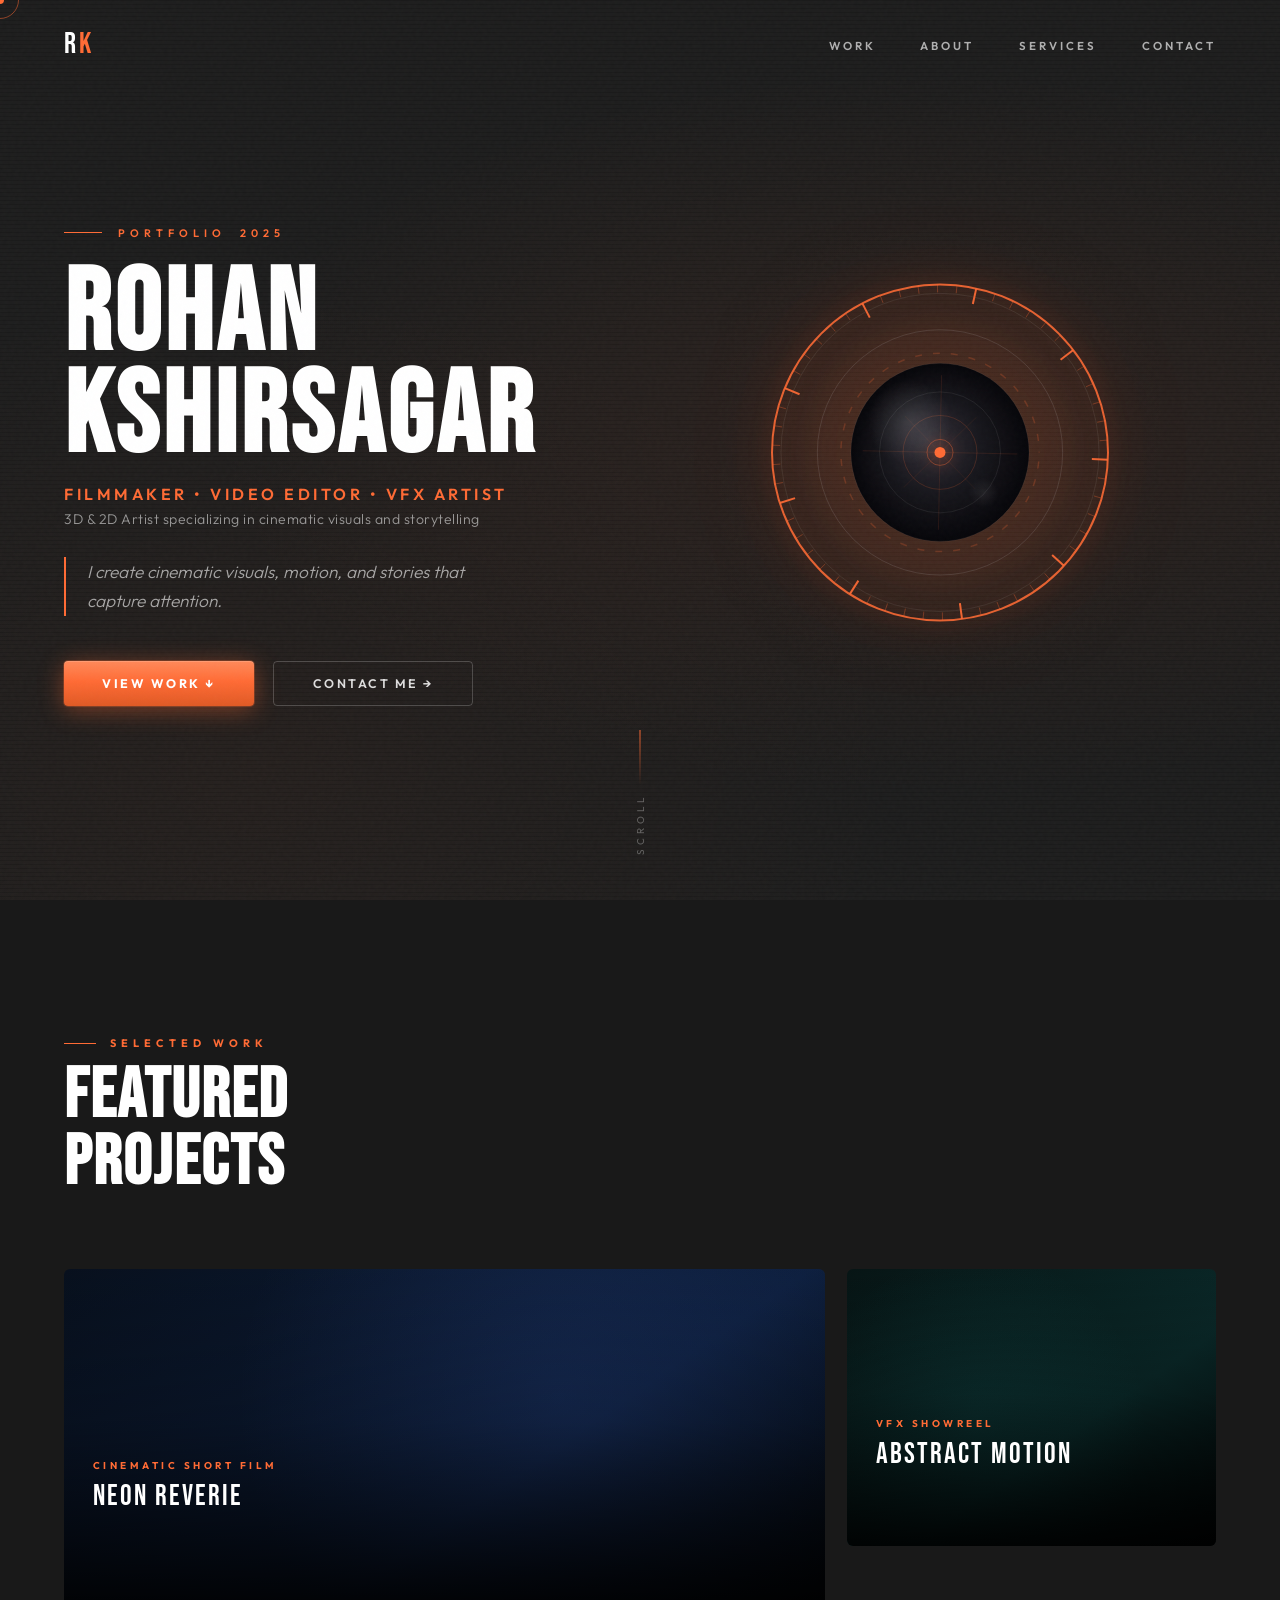
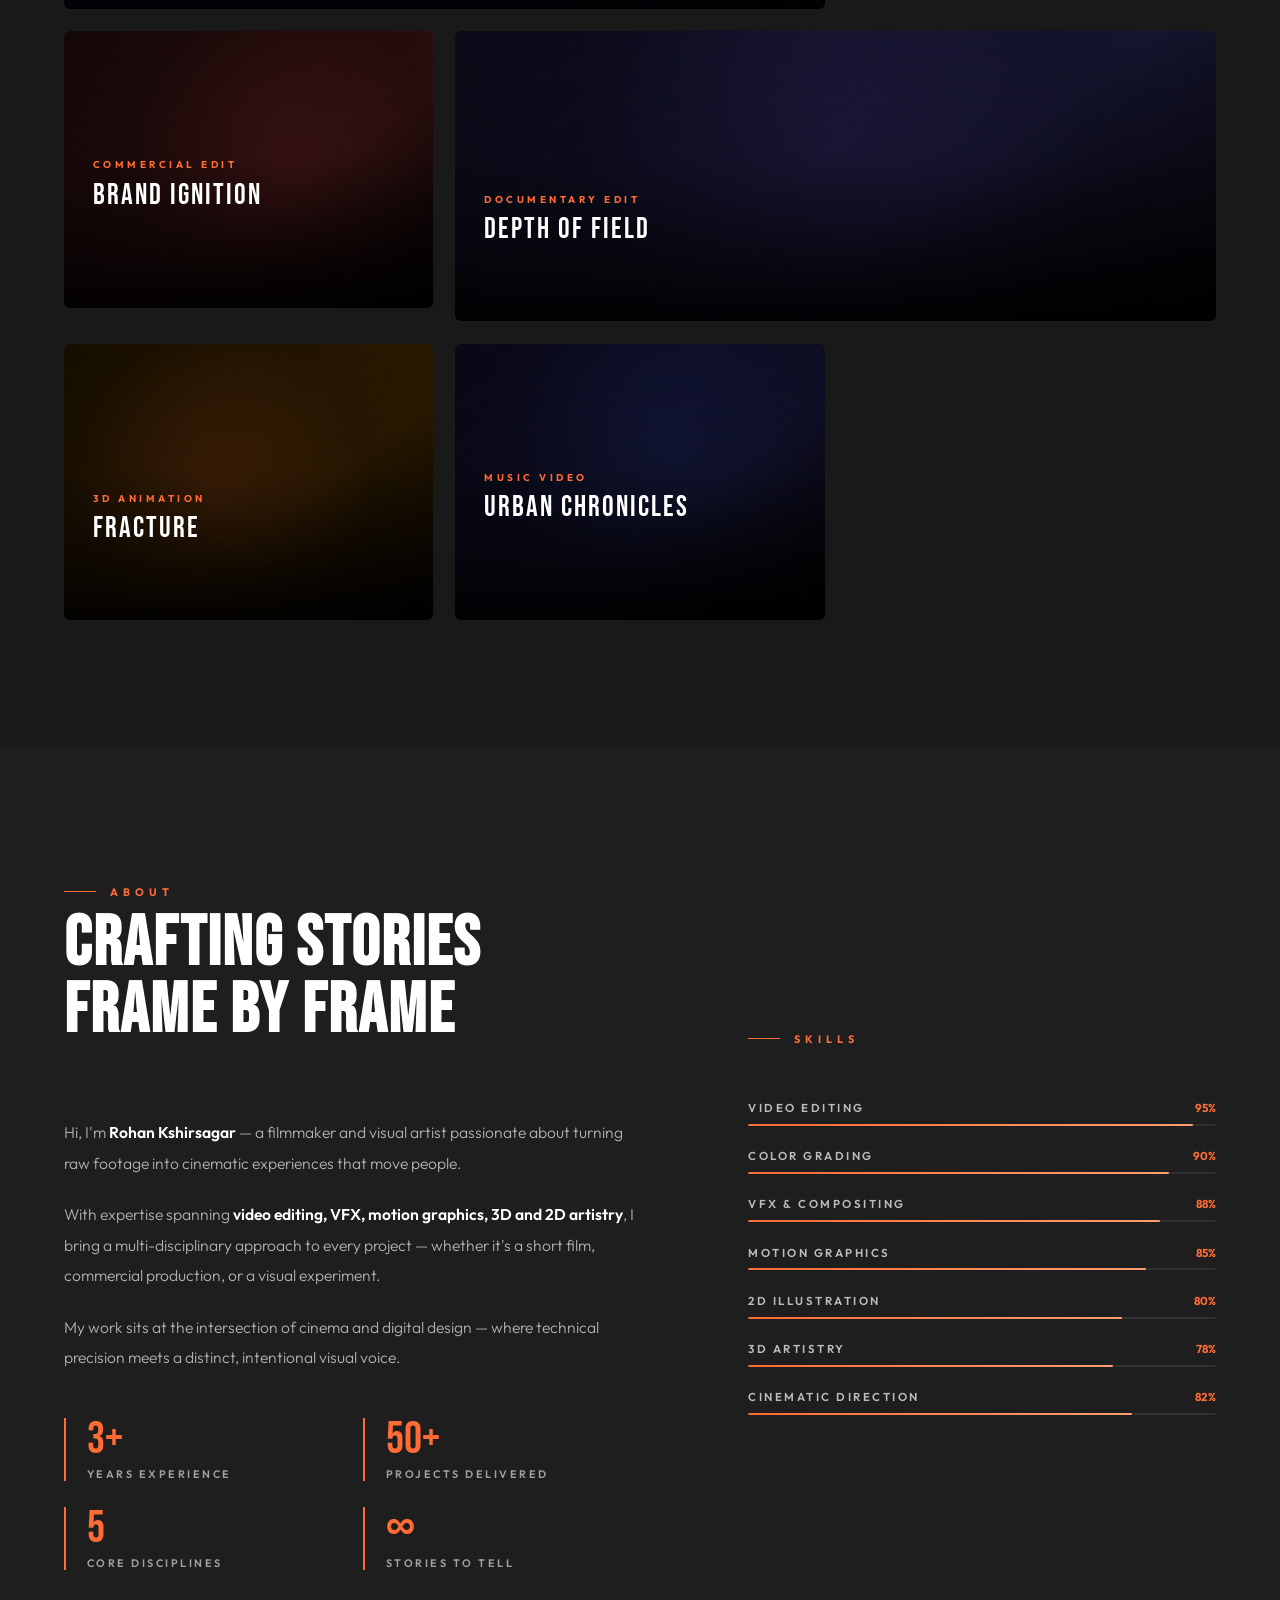
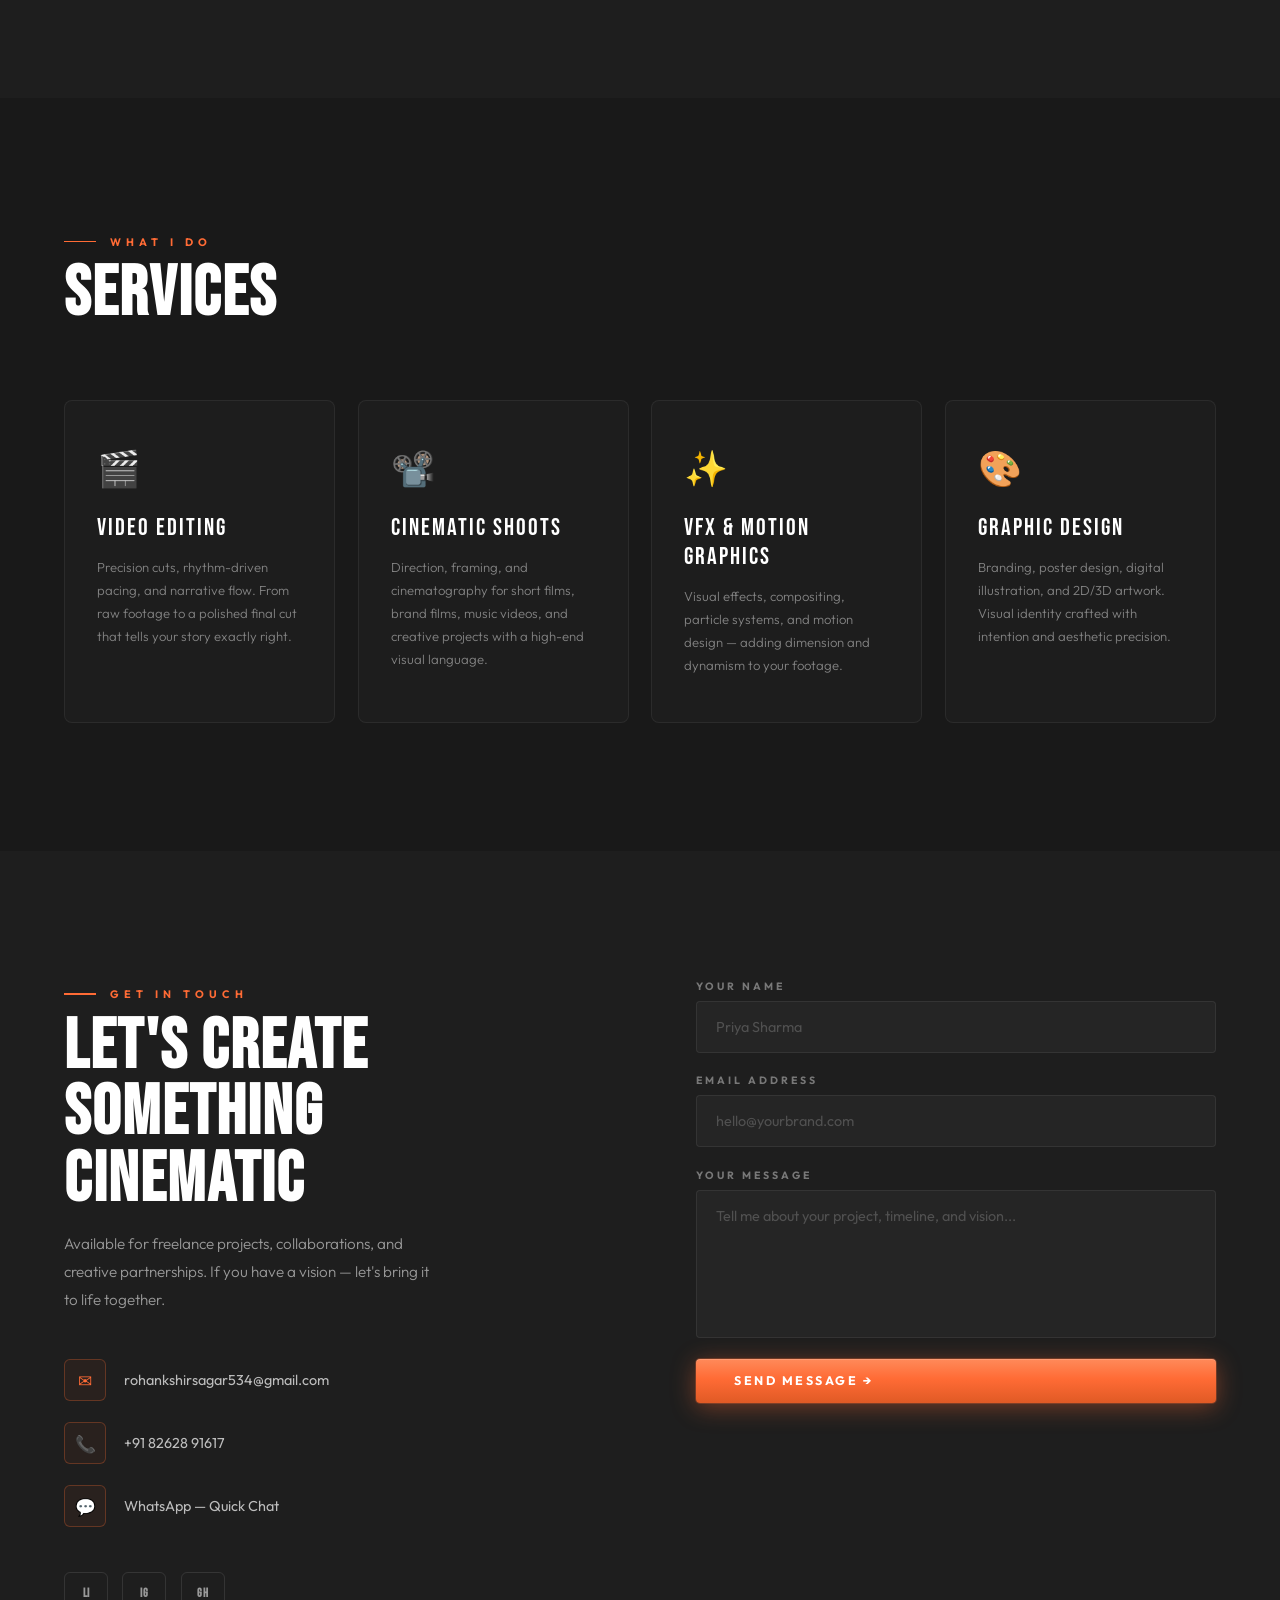
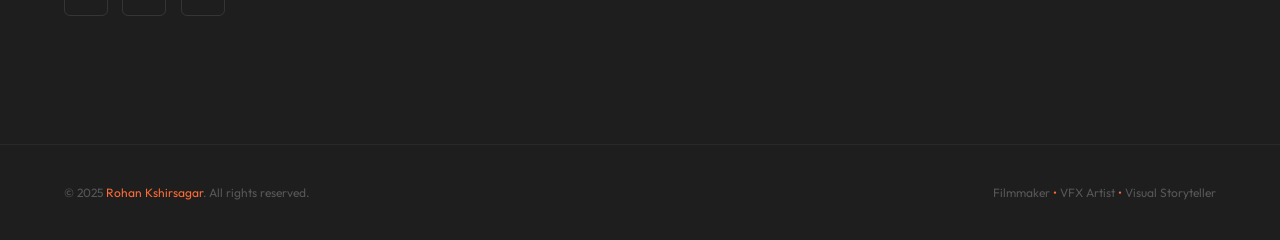
==== index.html @ c11dc096 "Add files via upload" ====
<!DOCTYPE html>
<html lang="en">
<head>
    <meta charset="UTF-8">
    <meta name="viewport" content="width=device-width, initial-scale=1.0">
    <title>Rohan Kshirsagar — Filmmaker & VFX Artist</title>
    <link rel="preconnect" href="https://fonts.googleapis.com">
    <link rel="preconnect" href="https://fonts.gstatic.com" crossorigin>
    <link href="https://fonts.googleapis.com/css2?family=Bebas+Neue&family=Outfit:wght@300;400;500;600;700&display=swap" rel="stylesheet">
    <style>
/* ============================================================
   RESET & BASE
============================================================ */
*, *::before, *::after { box-sizing: border-box; margin: 0; padding: 0; }
html { scroll-behavior: smooth; }
body {
    background: #1E1E1E;
    color: #fff;
    font-family: 'Outfit', sans-serif;
    font-weight: 400;
    overflow-x: hidden;
    cursor: none;
}
@media (max-width: 768px) { body { cursor: auto; } }

/* ============================================================
   CUSTOM CURSOR
============================================================ */
.cursor-dot {
    position: fixed; width: 8px; height: 8px;
    background: #FF6B35; border-radius: 50%;
    pointer-events: none; z-index: 10000;
    transform: translate(-50%, -50%);
    transition: transform 0.1s, opacity 0.3s;
}
.cursor-ring {
    position: fixed; width: 38px; height: 38px;
    border: 1.5px solid rgba(255,107,53,0.5); border-radius: 50%;
    pointer-events: none; z-index: 9999;
    transform: translate(-50%, -50%);
    transition: width 0.35s cubic-bezier(.23,1,.32,1),
                height 0.35s cubic-bezier(.23,1,.32,1),
                border-color 0.3s;
}
.cursor-ring.hovered { width: 60px; height: 60px; border-color: #FF6B35; }
@media (max-width: 768px) { .cursor-dot, .cursor-ring { display: none; } }

/* ============================================================
   GRAIN OVERLAY
============================================================ */
body::after {
    content: '';
    position: fixed; inset: 0;
    background-image: url("data:image/svg+xml,%3Csvg viewBox='0 0 256 256' xmlns='http://www.w3.org/2000/svg'%3E%3Cfilter id='n'%3E%3CfeTurbulence type='fractalNoise' baseFrequency='0.85' numOctaves='4' stitchTiles='stitch'/%3E%3C/filter%3E%3Crect width='100%25' height='100%25' filter='url(%23n)'/%3E%3C/svg%3E");
    opacity: 0.022; pointer-events: none; z-index: 9997;
}

/* ============================================================
   NAVIGATION
============================================================ */
nav {
    position: fixed; top: 0; left: 0; width: 100%;
    padding: 1.6rem 5%;
    display: flex; align-items: center; justify-content: space-between;
    z-index: 1000;
    transition: background 0.5s, backdrop-filter 0.5s, border-color 0.5s;
    border-bottom: 1px solid transparent;
}
nav.scrolled {
    background: rgba(18,18,18,0.88);
    backdrop-filter: blur(18px) saturate(160%);
    border-color: rgba(255,255,255,0.05);
}
.nav-logo {
    font-family: 'Bebas Neue', sans-serif;
    font-size: 1.9rem; letter-spacing: 3px;
    color: #fff; text-decoration: none;
}
.nav-logo span { color: #FF6B35; }
.nav-links { display: flex; gap: 2.8rem; list-style: none; }
.nav-links a {
    color: rgba(255,255,255,0.65); text-decoration: none;
    font-size: 0.72rem; letter-spacing: 3px; text-transform: uppercase;
    font-weight: 600;
    transition: color 0.3s;
    position: relative;
}
.nav-links a::after {
    content: ''; position: absolute;
    bottom: -4px; left: 0;
    width: 0; height: 1.5px;
    background: #FF6B35;
    transition: width 0.35s cubic-bezier(.23,1,.32,1);
}
.nav-links a:hover { color: #fff; }
.nav-links a:hover::after { width: 100%; }

.nav-toggle {
    display: none; flex-direction: column; gap: 5px;
    cursor: pointer; z-index: 1100;
}
.nav-toggle span {
    display: block; width: 24px; height: 2px;
    background: #fff;
    transition: transform 0.35s, opacity 0.35s;
}
.nav-toggle.open span:nth-child(1) { transform: rotate(45deg) translate(5px, 5px); }
.nav-toggle.open span:nth-child(2) { opacity: 0; }
.nav-toggle.open span:nth-child(3) { transform: rotate(-45deg) translate(5px, -5px); }

/* ============================================================
   HERO
============================================================ */
#hero {
    height: 100vh; min-height: 700px;
    display: flex; align-items: center;
    padding: 0 5%; position: relative; overflow: hidden;
}
.hero-bg {
    position: absolute; inset: 0;
    background:
        radial-gradient(ellipse at 72% 48%, rgba(255,107,53,0.07) 0%, transparent 55%),
        radial-gradient(ellipse at 20% 85%, rgba(255,107,53,0.04) 0%, transparent 45%),
        #1E1E1E;
    will-change: transform;
}
.hero-scanlines {
    position: absolute; inset: 0; z-index: 1; pointer-events: none;
    background: repeating-linear-gradient(
        0deg, transparent, transparent 3px,
        rgba(0,0,0,0.12) 3px, rgba(0,0,0,0.12) 4px
    );
}
.hero-content {
    position: relative; z-index: 2;
    flex: 1; max-width: 55%;
    padding-top: 2rem;
}
.hero-pretitle {
    display: flex; align-items: center; gap: 1rem;
    margin-bottom: 1.6rem;
    opacity: 0; animation: fadeUp 0.9s ease forwards 0.15s;
}
.hero-pretitle::before {
    content: ''; width: 38px; height: 1.5px; background: #FF6B35;
}
.hero-pretitle span {
    font-size: 0.68rem; letter-spacing: 5px;
    text-transform: uppercase; color: #FF6B35; font-weight: 600;
}
h1.hero-name {
    font-family: 'Bebas Neue', sans-serif;
    font-size: clamp(4.5rem, 9vw, 9rem);
    line-height: 0.88; letter-spacing: 4px; color: #fff;
    opacity: 0; animation: fadeUp 0.9s ease forwards 0.35s;
}
.hero-role {
    font-size: clamp(0.82rem, 1.3vw, 1rem);
    color: #FF6B35; letter-spacing: 3.5px;
    text-transform: uppercase; font-weight: 600;
    margin-top: 1rem;
    opacity: 0; animation: fadeUp 0.9s ease forwards 0.55s;
}
.hero-sub {
    font-size: clamp(0.78rem, 1.1vw, 0.92rem);
    color: rgba(217,217,217,0.65); font-weight: 300;
    margin-top: 0.4rem; letter-spacing: 0.5px;
    opacity: 0; animation: fadeUp 0.9s ease forwards 0.65s;
}
.hero-tagline {
    font-size: clamp(0.95rem, 1.35vw, 1.1rem);
    color: rgba(255,255,255,0.6);
    font-style: italic; font-weight: 300;
    margin-top: 1.8rem; line-height: 1.7; max-width: 460px;
    border-left: 2px solid #FF6B35; padding-left: 1.3rem;
    opacity: 0; animation: fadeUp 0.9s ease forwards 0.8s;
}
.hero-buttons {
    display: flex; gap: 1.2rem; flex-wrap: wrap;
    margin-top: 2.8rem;
    opacity: 0; animation: fadeUp 0.9s ease forwards 1s;
}

/* Glossy orange button */
.btn-primary {
    display: inline-flex; align-items: center; gap: 0.6rem;
    padding: 0.9rem 2.4rem;
    background: linear-gradient(180deg, #ff8a5a 0%, #FF6B35 45%, #e05a25 100%);
    color: #fff; font-family: 'Outfit', sans-serif;
    font-size: 0.78rem; font-weight: 700;
    letter-spacing: 2.5px; text-transform: uppercase;
    text-decoration: none; border: none; border-radius: 4px;
    box-shadow: 0 4px 24px rgba(255,107,53,0.4),
                0 0 0 1px rgba(255,107,53,0.25),
                inset 0 1px 0 rgba(255,255,255,0.15);
    cursor: pointer;
    transition: transform 0.3s cubic-bezier(.23,1,.32,1),
                box-shadow 0.3s ease;
}
.btn-primary:hover {
    transform: translateY(-2px) scale(1.03);
    box-shadow: 0 10px 36px rgba(255,107,53,0.55),
                0 0 0 1px rgba(255,107,53,0.45),
                inset 0 1px 0 rgba(255,255,255,0.15);
}
.btn-secondary {
    display: inline-flex; align-items: center; gap: 0.6rem;
    padding: 0.9rem 2.4rem;
    background: transparent;
    color: rgba(255,255,255,0.85); font-family: 'Outfit', sans-serif;
    font-size: 0.78rem; font-weight: 600;
    letter-spacing: 2.5px; text-transform: uppercase;
    text-decoration: none; border: 1px solid rgba(255,255,255,0.2);
    border-radius: 4px; cursor: pointer;
    transition: transform 0.3s cubic-bezier(.23,1,.32,1),
                border-color 0.3s, background 0.3s, color 0.3s;
}
.btn-secondary:hover {
    transform: translateY(-2px) scale(1.03);
    border-color: rgba(255,107,53,0.6);
    background: rgba(255,107,53,0.07);
    color: #fff;
}

.hero-3d {
    position: relative; z-index: 2;
    flex: 0 0 42%;
    display: flex; justify-content: center; align-items: center;
    opacity: 0; animation: fadeIn 2s ease forwards 0.5s;
}
#lensCanvas {
    max-width: 100%; max-height: 440px;
    filter: drop-shadow(0 0 50px rgba(255,107,53,0.12));
}

.hero-scroll-indicator {
    position: absolute; bottom: 2.8rem; left: 50%;
    transform: translateX(-50%);
    z-index: 2;
    display: flex; flex-direction: column; align-items: center; gap: 0.6rem;
    opacity: 0; animation: fadeIn 1s ease forwards 1.6s;
}
.hero-scroll-indicator span {
    font-size: 0.62rem; letter-spacing: 4px;
    text-transform: uppercase; color: rgba(255,255,255,0.3);
    writing-mode: vertical-lr; transform: rotate(180deg);
}
.scroll-bar {
    width: 1px; height: 55px;
    background: linear-gradient(to bottom, #FF6B35, transparent);
    animation: scrollAnim 2.2s ease-in-out infinite;
}
@keyframes scrollAnim {
    0%   { transform: scaleY(1); opacity: 0.5; transform-origin: top; }
    50%  { transform: scaleY(1.1); opacity: 1; }
    100% { transform: scaleY(1); opacity: 0.5; }
}

/* ============================================================
   SHARED SECTION STYLES
============================================================ */
section { padding: 8rem 5%; }
.section-eyebrow {
    display: inline-flex; align-items: center; gap: 0.9rem;
    margin-bottom: 0.8rem;
}
.section-eyebrow::before {
    content: ''; width: 32px; height: 1.5px; background: #FF6B35;
}
.section-eyebrow span {
    font-size: 0.68rem; letter-spacing: 5px;
    text-transform: uppercase; color: #FF6B35; font-weight: 700;
}
.section-heading {
    font-family: 'Bebas Neue', sans-serif;
    font-size: clamp(2.8rem, 5.5vw, 5rem);
    line-height: 0.95; letter-spacing: 2px; color: #fff;
    margin-bottom: 4.5rem;
}

/* ============================================================
   WORK SECTION
============================================================ */
#work { background: #191919; }
.work-grid {
    display: grid;
    grid-template-columns: repeat(3, 1fr);
    gap: 1.4rem;
}
.project-card {
    position: relative; border-radius: 6px;
    overflow: hidden; cursor: pointer;
    transition: box-shadow 0.45s cubic-bezier(.23,1,.32,1),
                transform 0.45s cubic-bezier(.23,1,.32,1);
}
/* Spanning cards for cinematic grid */
.project-card:nth-child(1) { grid-column: span 2; min-height: 340px; }
.project-card:nth-child(4) { grid-column: span 2; min-height: 290px; }
.project-card:not(:nth-child(1)):not(:nth-child(4)) { aspect-ratio: 4/3; }

.card-thumb {
    position: absolute; inset: 0;
    transition: transform 0.7s cubic-bezier(.23,1,.32,1);
}
.project-card:hover .card-thumb { transform: scale(1.07); }
.project-card:hover {
    box-shadow: 0 0 0 1.5px rgba(255,107,53,0.55),
                0 16px 48px rgba(0,0,0,0.7);
}

.card-overlay {
    position: absolute; inset: 0;
    background: linear-gradient(to top,
        rgba(0,0,0,0.92) 0%,
        rgba(0,0,0,0.25) 55%,
        rgba(0,0,0,0.05) 100%);
    transition: background 0.45s;
}
.project-card:hover .card-overlay {
    background: linear-gradient(to top,
        rgba(0,0,0,0.96) 0%,
        rgba(0,0,0,0.4) 55%,
        rgba(0,0,0,0.1) 100%);
}

.card-body {
    position: absolute; bottom: 0; left: 0; right: 0;
    padding: 1.8rem;
    transform: translateY(5px);
    transition: transform 0.45s cubic-bezier(.23,1,.32,1);
}
.project-card:hover .card-body { transform: translateY(0); }
.card-cat {
    font-size: 0.62rem; letter-spacing: 3.5px;
    text-transform: uppercase; color: #FF6B35;
    font-weight: 700; margin-bottom: 0.4rem;
}
.card-title {
    font-family: 'Bebas Neue', sans-serif;
    font-size: 1.8rem; letter-spacing: 2px;
    color: #fff; margin-bottom: 0.5rem;
}
.card-desc {
    font-size: 0.8rem; color: rgba(255,255,255,0.55);
    font-weight: 300; line-height: 1.65; max-width: 340px;
    opacity: 0; transform: translateY(10px);
    transition: opacity 0.4s 0.05s, transform 0.4s 0.05s;
}
.project-card:hover .card-desc { opacity: 1; transform: translateY(0); }

.card-link {
    position: absolute; top: 1.5rem; right: 1.5rem;
    width: 38px; height: 38px;
    border: 1px solid rgba(255,255,255,0.15); border-radius: 50%;
    display: flex; align-items: center; justify-content: center;
    color: rgba(255,255,255,0.7); font-size: 0.85rem;
    opacity: 0; transform: scale(0.7);
    transition: opacity 0.4s, transform 0.4s, border-color 0.3s, background 0.3s;
}
.project-card:hover .card-link {
    opacity: 1; transform: scale(1);
    border-color: #FF6B35;
    background: rgba(255,107,53,0.12);
}

/* Card gradient themes */
.p1 { background: linear-gradient(145deg,#08111f 0%,#0e2040 60%,#04090f 100%); }
.p2 { background: linear-gradient(145deg,#071616 0%,#0b2b2b 60%,#030909 100%); }
.p3 { background: linear-gradient(145deg,#160808 0%,#2e1010 60%,#090303 100%); }
.p4 { background: linear-gradient(145deg,#0a0a18 0%,#151530 60%,#050508 100%); }
.p5 { background: linear-gradient(145deg,#180e00 0%,#2e1c00 60%,#0c0600 100%); }
.p6 { background: linear-gradient(145deg,#080818 0%,#101028 60%,#040408 100%); }
.p1::before { content:''; position:absolute; inset:0; background: radial-gradient(circle at 65% 38%, rgba(80,130,255,0.13), transparent 60%); }
.p2::before { content:''; position:absolute; inset:0; background: radial-gradient(circle at 35% 55%, rgba(40,190,190,0.1), transparent 60%); }
.p3::before { content:''; position:absolute; inset:0; background: radial-gradient(circle at 60% 48%, rgba(255,70,70,0.12), transparent 60%); }
.p4::before { content:''; position:absolute; inset:0; background: radial-gradient(circle at 50% 40%, rgba(140,90,255,0.1), transparent 60%); }
.p5::before { content:''; position:absolute; inset:0; background: radial-gradient(circle at 42% 52%, rgba(255,107,53,0.16), transparent 60%); }
.p6::before { content:''; position:absolute; inset:0; background: radial-gradient(circle at 58% 36%, rgba(70,110,255,0.11), transparent 60%); }

/* ============================================================
   ABOUT SECTION
============================================================ */
#about {
    display: grid; grid-template-columns: 1.1fr 0.9fr;
    gap: 7rem; align-items: center;
}
.about-text p {
    font-size: 0.98rem; color: rgba(255,255,255,0.65);
    line-height: 1.95; font-weight: 300; margin-bottom: 1.3rem;
}
.about-text p strong { color: #fff; font-weight: 600; }
.about-stats {
    display: grid; grid-template-columns: 1fr 1fr;
    gap: 1.6rem; margin-top: 2.8rem;
}
.stat-box { border-left: 2px solid #FF6B35; padding-left: 1.3rem; }
.stat-num {
    font-family: 'Bebas Neue', sans-serif;
    font-size: 2.8rem; color: #FF6B35; line-height: 1;
}
.stat-label {
    font-size: 0.68rem; letter-spacing: 2.5px;
    text-transform: uppercase; color: rgba(217,217,217,0.7);
    font-weight: 600; margin-top: 0.3rem;
}
.skills-column { display: flex; flex-direction: column; gap: 1.4rem; }
.skill-row {}
.skill-meta {
    display: flex; justify-content: space-between;
    margin-bottom: 0.55rem;
}
.skill-name {
    font-size: 0.72rem; letter-spacing: 2.5px;
    text-transform: uppercase; color: rgba(255,255,255,0.7);
    font-weight: 600;
}
.skill-pct { font-size: 0.72rem; color: #FF6B35; font-weight: 700; }
.skill-track {
    height: 2px; background: rgba(255,255,255,0.08);
    border-radius: 2px; overflow: hidden;
}
.skill-fill {
    height: 100%; width: 0;
    background: linear-gradient(90deg, #FF6B35, #ff9e72);
    border-radius: 2px;
    transition: width 1.6s cubic-bezier(.23,1,.32,1);
}

/* ============================================================
   SERVICES SECTION
============================================================ */
#services { background: #191919; }
.services-grid {
    display: grid; grid-template-columns: repeat(4, 1fr);
    gap: 1.4rem;
}
.service-card {
    padding: 2.8rem 2rem;
    border: 1px solid rgba(255,255,255,0.06);
    border-radius: 8px;
    background: rgba(255,255,255,0.02);
    position: relative; overflow: hidden;
    transition: border-color 0.4s, background 0.4s, transform 0.4s cubic-bezier(.23,1,.32,1);
}
.service-card::before {
    content: ''; position: absolute;
    top: 0; left: 0; width: 100%; height: 2px;
    background: #FF6B35;
    transform: scaleX(0); transform-origin: left;
    transition: transform 0.45s cubic-bezier(.23,1,.32,1);
}
.service-card::after {
    content: ''; position: absolute;
    inset: 0;
    background: radial-gradient(ellipse at 50% 0%, rgba(255,107,53,0.06), transparent 70%);
    opacity: 0; transition: opacity 0.4s;
}
.service-card:hover {
    border-color: rgba(255,107,53,0.2);
    background: rgba(255,107,53,0.03);
    transform: translateY(-5px);
}
.service-card:hover::before { transform: scaleX(1); }
.service-card:hover::after { opacity: 1; }
.service-icon {
    font-size: 2.2rem; margin-bottom: 1.4rem;
    display: block; position: relative; z-index: 1;
}
.service-title {
    font-family: 'Bebas Neue', sans-serif;
    font-size: 1.5rem; letter-spacing: 2px;
    color: #fff; margin-bottom: 0.9rem;
    position: relative; z-index: 1;
}
.service-desc {
    font-size: 0.82rem; color: rgba(255,255,255,0.45);
    line-height: 1.75; font-weight: 300;
    position: relative; z-index: 1;
}

/* ============================================================
   CONTACT SECTION
============================================================ */
#contact {
    display: grid; grid-template-columns: 1fr 1fr;
    gap: 7rem; align-items: start;
}
.contact-headline { margin-bottom: 1rem; }
.contact-intro {
    font-size: 0.95rem; color: rgba(255,255,255,0.55);
    line-height: 1.85; font-weight: 300;
    margin-bottom: 2.8rem; max-width: 380px;
}
.contact-items { display: flex; flex-direction: column; gap: 1.3rem; margin-bottom: 2.8rem; }
.contact-row { display: flex; align-items: center; gap: 1.1rem; }
.contact-icon {
    width: 42px; height: 42px; flex-shrink: 0;
    border: 1px solid rgba(255,107,53,0.28); border-radius: 6px;
    display: flex; align-items: center; justify-content: center;
    font-size: 1.05rem; color: #FF6B35;
    background: rgba(255,107,53,0.05);
}
.contact-detail {
    font-size: 0.9rem; color: rgba(217,217,217,0.85); font-weight: 400;
}
.contact-detail a {
    color: rgba(217,217,217,0.85); text-decoration: none;
    transition: color 0.3s;
}
.contact-detail a:hover { color: #FF6B35; }
.social-row { display: flex; gap: 0.9rem; }
.social-btn {
    width: 44px; height: 44px;
    border: 1px solid rgba(255,255,255,0.1); border-radius: 6px;
    display: flex; align-items: center; justify-content: center;
    color: rgba(255,255,255,0.55); text-decoration: none;
    font-size: 0.72rem; font-weight: 700; letter-spacing: 0.5px;
    font-family: 'Bebas Neue', sans-serif;
    transition: border-color 0.3s, color 0.3s, background 0.3s;
}
.social-btn:hover {
    border-color: #FF6B35;
    color: #FF6B35;
    background: rgba(255,107,53,0.08);
}

/* Contact form */
.contact-form { display: flex; flex-direction: column; gap: 1.3rem; }
.field { display: flex; flex-direction: column; gap: 0.5rem; }
.field label {
    font-size: 0.66rem; letter-spacing: 3px;
    text-transform: uppercase; color: rgba(255,255,255,0.4);
    font-weight: 700;
}
.field input, .field textarea {
    background: rgba(255,255,255,0.03);
    border: 1px solid rgba(255,255,255,0.07);
    border-radius: 4px; padding: 1rem 1.2rem;
    color: #fff; font-family: 'Outfit', sans-serif;
    font-size: 0.9rem; font-weight: 400;
    transition: border-color 0.35s, background 0.35s;
    resize: none;
}
.field input::placeholder, .field textarea::placeholder {
    color: rgba(255,255,255,0.2);
}
.field input:focus, .field textarea:focus {
    outline: none;
    border-color: rgba(255,107,53,0.45);
    background: rgba(255,255,255,0.05);
}
.field textarea { height: 148px; }
.form-feedback {
    display: none; padding: 1rem 1.4rem;
    background: rgba(255,107,53,0.08);
    border: 1px solid rgba(255,107,53,0.25);
    border-radius: 4px;
    color: #FF6B35; font-size: 0.85rem; text-align: center;
}

/* ============================================================
   FOOTER
============================================================ */
footer {
    padding: 2.5rem 5%;
    border-top: 1px solid rgba(255,255,255,0.05);
    display: flex; justify-content: space-between; align-items: center;
    flex-wrap: wrap; gap: 1rem;
}
footer p { font-size: 0.75rem; color: rgba(255,255,255,0.25); }
footer span { color: #FF6B35; }

/* ============================================================
   ANIMATIONS
============================================================ */
@keyframes fadeUp {
    from { opacity: 0; transform: translateY(28px); }
    to   { opacity: 1; transform: translateY(0); }
}
@keyframes fadeIn {
    from { opacity: 0; }
    to   { opacity: 1; }
}
.reveal {
    opacity: 0; transform: translateY(35px);
    transition: opacity 0.85s cubic-bezier(.23,1,.32,1),
                transform 0.85s cubic-bezier(.23,1,.32,1);
}
.reveal.in-view { opacity: 1; transform: translateY(0); }
.d1 { transition-delay: 0.1s; }
.d2 { transition-delay: 0.2s; }
.d3 { transition-delay: 0.3s; }
.d4 { transition-delay: 0.4s; }

/* ============================================================
   RESPONSIVE
============================================================ */
@media (max-width: 1100px) {
    .services-grid { grid-template-columns: repeat(2, 1fr); }
    #about { grid-template-columns: 1fr; gap: 4rem; }
    #contact { grid-template-columns: 1fr; gap: 4rem; }
}
@media (max-width: 900px) {
    .work-grid { grid-template-columns: repeat(2, 1fr); }
    .project-card:nth-child(1),
    .project-card:nth-child(4) { grid-column: span 1; min-height: 260px; }
}
@media (max-width: 768px) {
    #hero { flex-direction: column; justify-content: center; padding-top: 90px; gap: 0; }
    .hero-content { max-width: 100%; }
    .hero-3d { display: none; }
    .hero-tagline { max-width: 100%; }
    .hero-scroll-indicator { display: none; }
    .work-grid { grid-template-columns: 1fr; }
    .project-card:nth-child(1),
    .project-card:nth-child(4) { min-height: 230px; }
    .services-grid { grid-template-columns: 1fr; }
    .about-stats { grid-template-columns: 1fr 1fr; }
    nav { padding: 1.2rem 5%; }
    .nav-links {
        display: none; flex-direction: column;
        position: fixed; top: 0; right: 0;
        height: 100vh; width: 72%;
        background: rgba(12,12,12,0.97);
        backdrop-filter: blur(20px);
        padding: 7rem 3.5rem 3rem;
        gap: 2.2rem; z-index: 1050;
    }
    .nav-links.open { display: flex; }
    .nav-links a { font-size: 1rem; letter-spacing: 4px; }
    .nav-toggle { display: flex; }
    footer { flex-direction: column; text-align: center; }
}
    </style>
</head>
<body>

<!-- Custom cursor -->
<div class="cursor-dot" id="cursorDot"></div>
<div class="cursor-ring" id="cursorRing"></div>

<!-- ==================== NAV ==================== -->
<nav id="navbar">
    <a href="#" class="nav-logo">R<span>K</span></a>
    <ul class="nav-links" id="navLinks">
        <li><a href="#work">Work</a></li>
        <li><a href="#about">About</a></li>
        <li><a href="#services">Services</a></li>
        <li><a href="#contact">Contact</a></li>
    </ul>
    <div class="nav-toggle" id="navToggle" aria-label="Menu">
        <span></span><span></span><span></span>
    </div>
</nav>

<!-- ==================== HERO ==================== -->
<section id="hero">
    <div class="hero-bg" id="heroBg"></div>
    <div class="hero-scanlines"></div>

    <div class="hero-content">
        <div class="hero-pretitle"><span>Portfolio&nbsp;&nbsp;2025</span></div>
        <h1 class="hero-name">Rohan<br>Kshirsagar</h1>
        <p class="hero-role">Filmmaker &bull; Video Editor &bull; VFX Artist</p>
        <p class="hero-sub">3D &amp; 2D Artist specializing in cinematic visuals and storytelling</p>
        <p class="hero-tagline">I create cinematic visuals, motion, and stories that capture attention.</p>
        <div class="hero-buttons">
            <a href="#work" class="btn-primary">View Work ↓</a>
            <a href="#contact" class="btn-secondary">Contact Me →</a>
        </div>
    </div>

    <div class="hero-3d">
        <canvas id="lensCanvas" width="440" height="440"></canvas>
    </div>

    <div class="hero-scroll-indicator">
        <div class="scroll-bar"></div>
        <span>Scroll</span>
    </div>
</section>

<!-- ==================== WORK ==================== -->
<section id="work">
    <div class="section-eyebrow reveal"><span>Selected Work</span></div>
    <h2 class="section-heading reveal">Featured<br>Projects</h2>

    <div class="work-grid">
        <div class="project-card reveal">
            <div class="card-thumb p1"></div>
            <div class="card-overlay"></div>
            <div class="card-body">
                <div class="card-cat">Cinematic Short Film</div>
                <div class="card-title">Neon Reverie</div>
                <div class="card-desc">A neo-noir visual narrative exploring the quiet hours of a neon-lit city — shot, directed, and edited with documentary intimacy.</div>
            </div>
            <div class="card-link">↗</div>
        </div>

        <div class="project-card reveal d1">
            <div class="card-thumb p2"></div>
            <div class="card-overlay"></div>
            <div class="card-body">
                <div class="card-cat">VFX Showreel</div>
                <div class="card-title">Abstract Motion</div>
                <div class="card-desc">A motion reel showcasing particle simulations, fluid dynamics, and high-end compositing work.</div>
            </div>
            <div class="card-link">↗</div>
        </div>

        <div class="project-card reveal d2">
            <div class="card-thumb p3"></div>
            <div class="card-overlay"></div>
            <div class="card-body">
                <div class="card-cat">Commercial Edit</div>
                <div class="card-title">Brand Ignition</div>
                <div class="card-desc">High-impact brand film with kinetic typography, professional color grading, and meticulous sound design.</div>
            </div>
            <div class="card-link">↗</div>
        </div>

        <div class="project-card reveal d1">
            <div class="card-thumb p4"></div>
            <div class="card-overlay"></div>
            <div class="card-body">
                <div class="card-cat">Documentary Edit</div>
                <div class="card-title">Depth of Field</div>
                <div class="card-desc">An intimate documentary portrait capturing the emotional weight of forgotten places and overlooked stories.</div>
            </div>
            <div class="card-link">↗</div>
        </div>

        <div class="project-card reveal d2">
            <div class="card-thumb p5"></div>
            <div class="card-overlay"></div>
            <div class="card-body">
                <div class="card-cat">3D Animation</div>
                <div class="card-title">Fracture</div>
                <div class="card-desc">Stylized 3D short featuring destructive simulations, procedural environments, and dynamic lighting.</div>
            </div>
            <div class="card-link">↗</div>
        </div>

        <div class="project-card reveal d3">
            <div class="card-thumb p6"></div>
            <div class="card-overlay"></div>
            <div class="card-body">
                <div class="card-cat">Music Video</div>
                <div class="card-title">Urban Chronicles</div>
                <div class="card-desc">Rhythm-cut music video blending street photography, motion blur, and VFX compositing into a seamless visual experience.</div>
            </div>
            <div class="card-link">↗</div>
        </div>
    </div>
</section>

<!-- ==================== ABOUT ==================== -->
<section id="about">
    <div class="about-text">
        <div class="section-eyebrow reveal"><span>About</span></div>
        <h2 class="section-heading reveal">Crafting Stories<br>Frame by Frame</h2>
        <div class="reveal">
            <p>Hi, I'm <strong>Rohan Kshirsagar</strong> — a filmmaker and visual artist passionate about turning raw footage into cinematic experiences that move people.</p>
            <p>With expertise spanning <strong>video editing, VFX, motion graphics, 3D and 2D artistry</strong>, I bring a multi-disciplinary approach to every project — whether it's a short film, commercial production, or a visual experiment.</p>
            <p>My work sits at the intersection of cinema and digital design — where technical precision meets a distinct, intentional visual voice.</p>
        </div>
        <div class="about-stats reveal d1">
            <div class="stat-box"><div class="stat-num">3+</div><div class="stat-label">Years Experience</div></div>
            <div class="stat-box"><div class="stat-num">50+</div><div class="stat-label">Projects Delivered</div></div>
            <div class="stat-box"><div class="stat-num">5</div><div class="stat-label">Core Disciplines</div></div>
            <div class="stat-box"><div class="stat-num">∞</div><div class="stat-label">Stories to Tell</div></div>
        </div>
    </div>

    <div class="skills-column reveal d2">
        <div class="section-eyebrow" style="margin-bottom:2rem;"><span>Skills</span></div>
        <div class="skill-row">
            <div class="skill-meta"><span class="skill-name">Video Editing</span><span class="skill-pct">95%</span></div>
            <div class="skill-track"><div class="skill-fill" data-w="95"></div></div>
        </div>
        <div class="skill-row">
            <div class="skill-meta"><span class="skill-name">Color Grading</span><span class="skill-pct">90%</span></div>
            <div class="skill-track"><div class="skill-fill" data-w="90"></div></div>
        </div>
        <div class="skill-row">
            <div class="skill-meta"><span class="skill-name">VFX & Compositing</span><span class="skill-pct">88%</span></div>
            <div class="skill-track"><div class="skill-fill" data-w="88"></div></div>
        </div>
        <div class="skill-row">
            <div class="skill-meta"><span class="skill-name">Motion Graphics</span><span class="skill-pct">85%</span></div>
            <div class="skill-track"><div class="skill-fill" data-w="85"></div></div>
        </div>
        <div class="skill-row">
            <div class="skill-meta"><span class="skill-name">2D Illustration</span><span class="skill-pct">80%</span></div>
            <div class="skill-track"><div class="skill-fill" data-w="80"></div></div>
        </div>
        <div class="skill-row">
            <div class="skill-meta"><span class="skill-name">3D Artistry</span><span class="skill-pct">78%</span></div>
            <div class="skill-track"><div class="skill-fill" data-w="78"></div></div>
        </div>
        <div class="skill-row">
            <div class="skill-meta"><span class="skill-name">Cinematic Direction</span><span class="skill-pct">82%</span></div>
            <div class="skill-track"><div class="skill-fill" data-w="82"></div></div>
        </div>
    </div>
</section>

<!-- ==================== SERVICES ==================== -->
<section id="services">
    <div class="section-eyebrow reveal"><span>What I Do</span></div>
    <h2 class="section-heading reveal">Services</h2>
    <div class="services-grid">
        <div class="service-card reveal">
            <span class="service-icon">🎬</span>
            <div class="service-title">Video Editing</div>
            <div class="service-desc">Precision cuts, rhythm-driven pacing, and narrative flow. From raw footage to a polished final cut that tells your story exactly right.</div>
        </div>
        <div class="service-card reveal d1">
            <span class="service-icon">📽️</span>
            <div class="service-title">Cinematic Shoots</div>
            <div class="service-desc">Direction, framing, and cinematography for short films, brand films, music videos, and creative projects with a high-end visual language.</div>
        </div>
        <div class="service-card reveal d2">
            <span class="service-icon">✨</span>
            <div class="service-title">VFX & Motion Graphics</div>
            <div class="service-desc">Visual effects, compositing, particle systems, and motion design — adding dimension and dynamism to your footage.</div>
        </div>
        <div class="service-card reveal d3">
            <span class="service-icon">🎨</span>
            <div class="service-title">Graphic Design</div>
            <div class="service-desc">Branding, poster design, digital illustration, and 2D/3D artwork. Visual identity crafted with intention and aesthetic precision.</div>
        </div>
    </div>
</section>

<!-- ==================== CONTACT ==================== -->
<section id="contact">
    <div class="contact-info">
        <div class="section-eyebrow reveal"><span>Get In Touch</span></div>
        <h2 class="section-heading contact-headline reveal">Let's Create<br>Something<br>Cinematic</h2>
        <p class="contact-intro reveal">Available for freelance projects, collaborations, and creative partnerships. If you have a vision — let's bring it to life together.</p>

        <div class="contact-items reveal d1">
            <div class="contact-row">
                <div class="contact-icon">✉</div>
                <div class="contact-detail"><a href="mailto:rohankshirsagar534@gmail.com">rohankshirsagar534@gmail.com</a></div>
            </div>
            <div class="contact-row">
                <div class="contact-icon">📞</div>
                <div class="contact-detail"><a href="tel:+918262891617">+91 82628 91617</a></div>
            </div>
            <div class="contact-row">
                <div class="contact-icon">💬</div>
                <div class="contact-detail"><a href="https://wa.me/918262891617" target="_blank" rel="noopener">WhatsApp — Quick Chat</a></div>
            </div>
        </div>

        <div class="social-row reveal d2">
            <a href="https://www.linkedin.com/in/rohan-kshirsagar-64793b332" target="_blank" rel="noopener" class="social-btn" title="LinkedIn">Li</a>
            <a href="https://instagram.com/rohhann02" target="_blank" rel="noopener" class="social-btn" title="Instagram">Ig</a>
            <a href="https://github.com/rohankshirsagar534-web" target="_blank" rel="noopener" class="social-btn" title="GitHub">Gh</a>
        </div>
    </div>

    <div class="reveal d1">
        <form class="contact-form" id="contactForm" novalidate>
            <div class="field">
                <label>Your Name</label>
                <input type="text" placeholder="Priya Sharma" required>
            </div>
            <div class="field">
                <label>Email Address</label>
                <input type="email" placeholder="hello@yourbrand.com" required>
            </div>
            <div class="field">
                <label>Your Message</label>
                <textarea placeholder="Tell me about your project, timeline, and vision..." required></textarea>
            </div>
            <button type="submit" class="btn-primary">Send Message →</button>
            <div class="form-feedback" id="formFeedback">✓ Message received! I'll get back to you within 24 hours.</div>
        </form>
    </div>
</section>

<!-- ==================== FOOTER ==================== -->
<footer>
    <p>© 2025 <span>Rohan Kshirsagar</span>. All rights reserved.</p>
    <p>Filmmaker <span>•</span> VFX Artist <span>•</span> Visual Storyteller</p>
</footer>

<!-- ==================== SCRIPTS ==================== -->
<script>
/* ---- CUSTOM CURSOR ---- */
const dot  = document.getElementById('cursorDot');
const ring = document.getElementById('cursorRing');
let mx = 0, my = 0, rx = 0, ry = 0;

document.addEventListener('mousemove', e => {
    mx = e.clientX; my = e.clientY;
    dot.style.left = mx + 'px';
    dot.style.top  = my + 'px';
});
(function trackRing() {
    rx += (mx - rx) * 0.11;
    ry += (my - ry) * 0.11;
    ring.style.left = rx + 'px';
    ring.style.top  = ry + 'px';
    requestAnimationFrame(trackRing);
})();
document.querySelectorAll('a, button, .project-card, .service-card').forEach(el => {
    el.addEventListener('mouseenter', () => ring.classList.add('hovered'));
    el.addEventListener('mouseleave', () => ring.classList.remove('hovered'));
});

/* ---- NAV SCROLL ---- */
const navbar = document.getElementById('navbar');
window.addEventListener('scroll', () => {
    navbar.classList.toggle('scrolled', window.scrollY > 60);
}, { passive: true });

/* ---- MOBILE NAV ---- */
const toggle   = document.getElementById('navToggle');
const navLinks = document.getElementById('navLinks');
toggle.addEventListener('click', () => {
    navLinks.classList.toggle('open');
    toggle.classList.toggle('open');
});
navLinks.querySelectorAll('a').forEach(a => a.addEventListener('click', () => {
    navLinks.classList.remove('open');
    toggle.classList.remove('open');
}));

/* ---- HERO PARALLAX ---- */
const heroBg = document.getElementById('heroBg');
window.addEventListener('scroll', () => {
    if (window.scrollY < window.innerHeight) {
        heroBg.style.transform = `translateY(${window.scrollY * 0.28}px)`;
    }
}, { passive: true });

/* ---- SCROLL REVEAL ---- */
const revealEls = document.querySelectorAll('.reveal');
const revealObs = new IntersectionObserver(entries => {
    entries.forEach(entry => {
        if (entry.isIntersecting) {
            entry.target.classList.add('in-view');
            revealObs.unobserve(entry.target);
        }
    });
}, { threshold: 0.12, rootMargin: '0px 0px -40px 0px' });
revealEls.forEach(el => revealObs.observe(el));

/* ---- SKILL BARS ---- */
const skillFills = document.querySelectorAll('.skill-fill');
const skillObs = new IntersectionObserver(entries => {
    entries.forEach(e => {
        if (e.isIntersecting) {
            e.target.style.width = e.target.dataset.w + '%';
            skillObs.unobserve(e.target);
        }
    });
}, { threshold: 0.3 });
skillFills.forEach(f => skillObs.observe(f));

/* ---- CONTACT FORM ---- */
document.getElementById('contactForm').addEventListener('submit', e => {
    e.preventDefault();
    const fb = document.getElementById('formFeedback');
    fb.style.display = 'block';
    e.target.reset();
    setTimeout(() => { fb.style.display = 'none'; }, 5500);
});

/* ================================================================
   CAMERA LENS CANVAS ANIMATION
================================================================ */
const canvas = document.getElementById('lensCanvas');
if (canvas) {
    const ctx = canvas.getContext('2d');
    const W = canvas.width, H = canvas.height;
    const cx = W / 2, cy = H / 2, R = 168;
    let t = 0;

    function drawFrame(time) {
        ctx.clearRect(0, 0, W, H);
        const floatY = Math.sin(time * 0.38) * 11;

        ctx.save();
        ctx.translate(0, floatY);

        /* --- ambient halo --- */
        const halo = ctx.createRadialGradient(cx, cy, R * 0.7, cx, cy, R * 1.55);
        halo.addColorStop(0, 'rgba(255,107,53,0.09)');
        halo.addColorStop(1, 'rgba(0,0,0,0)');
        ctx.beginPath();
        ctx.arc(cx, cy, R * 1.55, 0, Math.PI * 2);
        ctx.fillStyle = halo;
        ctx.fill();

        /* --- outer glow ring --- */
        ctx.beginPath();
        ctx.arc(cx, cy, R, 0, Math.PI * 2);
        ctx.shadowBlur = 22;
        ctx.shadowColor = 'rgba(255,107,53,0.55)';
        ctx.strokeStyle = 'rgba(255,107,53,0.88)';
        ctx.lineWidth = 2;
        ctx.stroke();
        ctx.shadowBlur = 0;

        /* --- inner edge of outer ring --- */
        ctx.beginPath();
        ctx.arc(cx, cy, R - 9, 0, Math.PI * 2);
        ctx.strokeStyle = 'rgba(255,255,255,0.07)';
        ctx.lineWidth = 1;
        ctx.stroke();

        /* --- rotating tick marks --- */
        const ticks = 54;
        for (let i = 0; i < ticks; i++) {
            const angle = (i / ticks) * Math.PI * 2 + time * 0.075;
            const major = i % 6 === 0;
            const inner = R - (major ? 16 : 8);
            ctx.beginPath();
            ctx.moveTo(cx + Math.cos(angle) * R, cy + Math.sin(angle) * R);
            ctx.lineTo(cx + Math.cos(angle) * inner, cy + Math.sin(angle) * inner);
            ctx.strokeStyle = major ? 'rgba(255,107,53,0.92)' : 'rgba(255,107,53,0.32)';
            ctx.lineWidth = major ? 2 : 1;
            ctx.stroke();
        }

        /* --- mid ring --- */
        ctx.beginPath();
        ctx.arc(cx, cy, R * 0.73, 0, Math.PI * 2);
        ctx.strokeStyle = 'rgba(217,217,217,0.13)';
        ctx.lineWidth = 1;
        ctx.stroke();

        /* --- dashed counter-rotating ring --- */
        ctx.beginPath();
        ctx.arc(cx, cy, R * 0.59, 0, Math.PI * 2);
        ctx.setLineDash([7, 11]);
        ctx.lineDashOffset = -time * 16;
        ctx.strokeStyle = 'rgba(255,107,53,0.22)';
        ctx.lineWidth = 1.5;
        ctx.stroke();
        ctx.setLineDash([]);

        /* --- glass interior --- */
        const glass = ctx.createRadialGradient(cx - R * 0.08, cy - R * 0.08, 0, cx, cy, R * 0.53);
        glass.addColorStop(0, 'rgba(48,48,58,0.92)');
        glass.addColorStop(0.55, 'rgba(22,22,28,0.96)');
        glass.addColorStop(1, 'rgba(6,6,10,0.99)');
        ctx.beginPath();
        ctx.arc(cx, cy, R * 0.53, 0, Math.PI * 2);
        ctx.fillStyle = glass;
        ctx.fill();
        ctx.strokeStyle = 'rgba(255,255,255,0.05)';
        ctx.lineWidth = 1;
        ctx.stroke();

        /* --- slowly-rotating crosshairs --- */
        ctx.save();
        ctx.translate(cx, cy);
        ctx.rotate(time * 0.035);
        const cLen = R * 0.46;
        ctx.beginPath();
        ctx.moveTo(-cLen, 0); ctx.lineTo(cLen, 0);
        ctx.moveTo(0, -cLen); ctx.lineTo(0, cLen);
        ctx.strokeStyle = 'rgba(255,107,53,0.11)';
        ctx.lineWidth = 1;
        ctx.stroke();
        ctx.rotate(Math.PI / 4);
        const dLen = R * 0.3;
        ctx.beginPath();
        ctx.moveTo(-dLen, 0); ctx.lineTo(dLen, 0);
        ctx.moveTo(0, -dLen); ctx.lineTo(0, dLen);
        ctx.strokeStyle = 'rgba(255,107,53,0.055)';
        ctx.stroke();
        ctx.restore();

        /* --- inner rings --- */
        [0.36, 0.22].forEach((r, i) => {
            ctx.beginPath();
            ctx.arc(cx, cy, R * r, 0, Math.PI * 2);
            ctx.strokeStyle = i === 0 ? 'rgba(255,255,255,0.07)' : 'rgba(255,107,53,0.18)';
            ctx.lineWidth = 1;
            ctx.stroke();
        });

        /* --- primary specular highlight --- */
        const spec1 = ctx.createRadialGradient(cx - R * 0.18, cy - R * 0.18, 0, cx - R * 0.18, cy - R * 0.18, R * 0.25);
        spec1.addColorStop(0, 'rgba(255,255,255,0.13)');
        spec1.addColorStop(1, 'rgba(255,255,255,0)');
        ctx.beginPath();
        ctx.arc(cx - R * 0.18, cy - R * 0.18, R * 0.25, 0, Math.PI * 2);
        ctx.fillStyle = spec1;
        ctx.fill();

        /* --- secondary specular --- */
        const spec2 = ctx.createRadialGradient(cx + R * 0.26, cy + R * 0.24, 0, cx + R * 0.26, cy + R * 0.24, R * 0.09);
        spec2.addColorStop(0, 'rgba(255,255,255,0.07)');
        spec2.addColorStop(1, 'rgba(255,255,255,0)');
        ctx.beginPath();
        ctx.arc(cx + R * 0.26, cy + R * 0.24, R * 0.09, 0, Math.PI * 2);
        ctx.fillStyle = spec2;
        ctx.fill();

        /* --- glowing center dot --- */
        ctx.beginPath();
        ctx.arc(cx, cy, 5.5, 0, Math.PI * 2);
        ctx.shadowBlur = 18;
        ctx.shadowColor = '#FF6B35';
        ctx.fillStyle = '#FF6B35';
        ctx.fill();
        ctx.shadowBlur = 0;

        ctx.beginPath();
        ctx.arc(cx, cy, 13, 0, Math.PI * 2);
        ctx.strokeStyle = 'rgba(255,107,53,0.38)';
        ctx.lineWidth = 1;
        ctx.stroke();

        ctx.restore();
    }

    (function loop() {
        t += 0.016;
        drawFrame(t);
        requestAnimationFrame(loop);
    })();
}
</script>
</body>
</html>
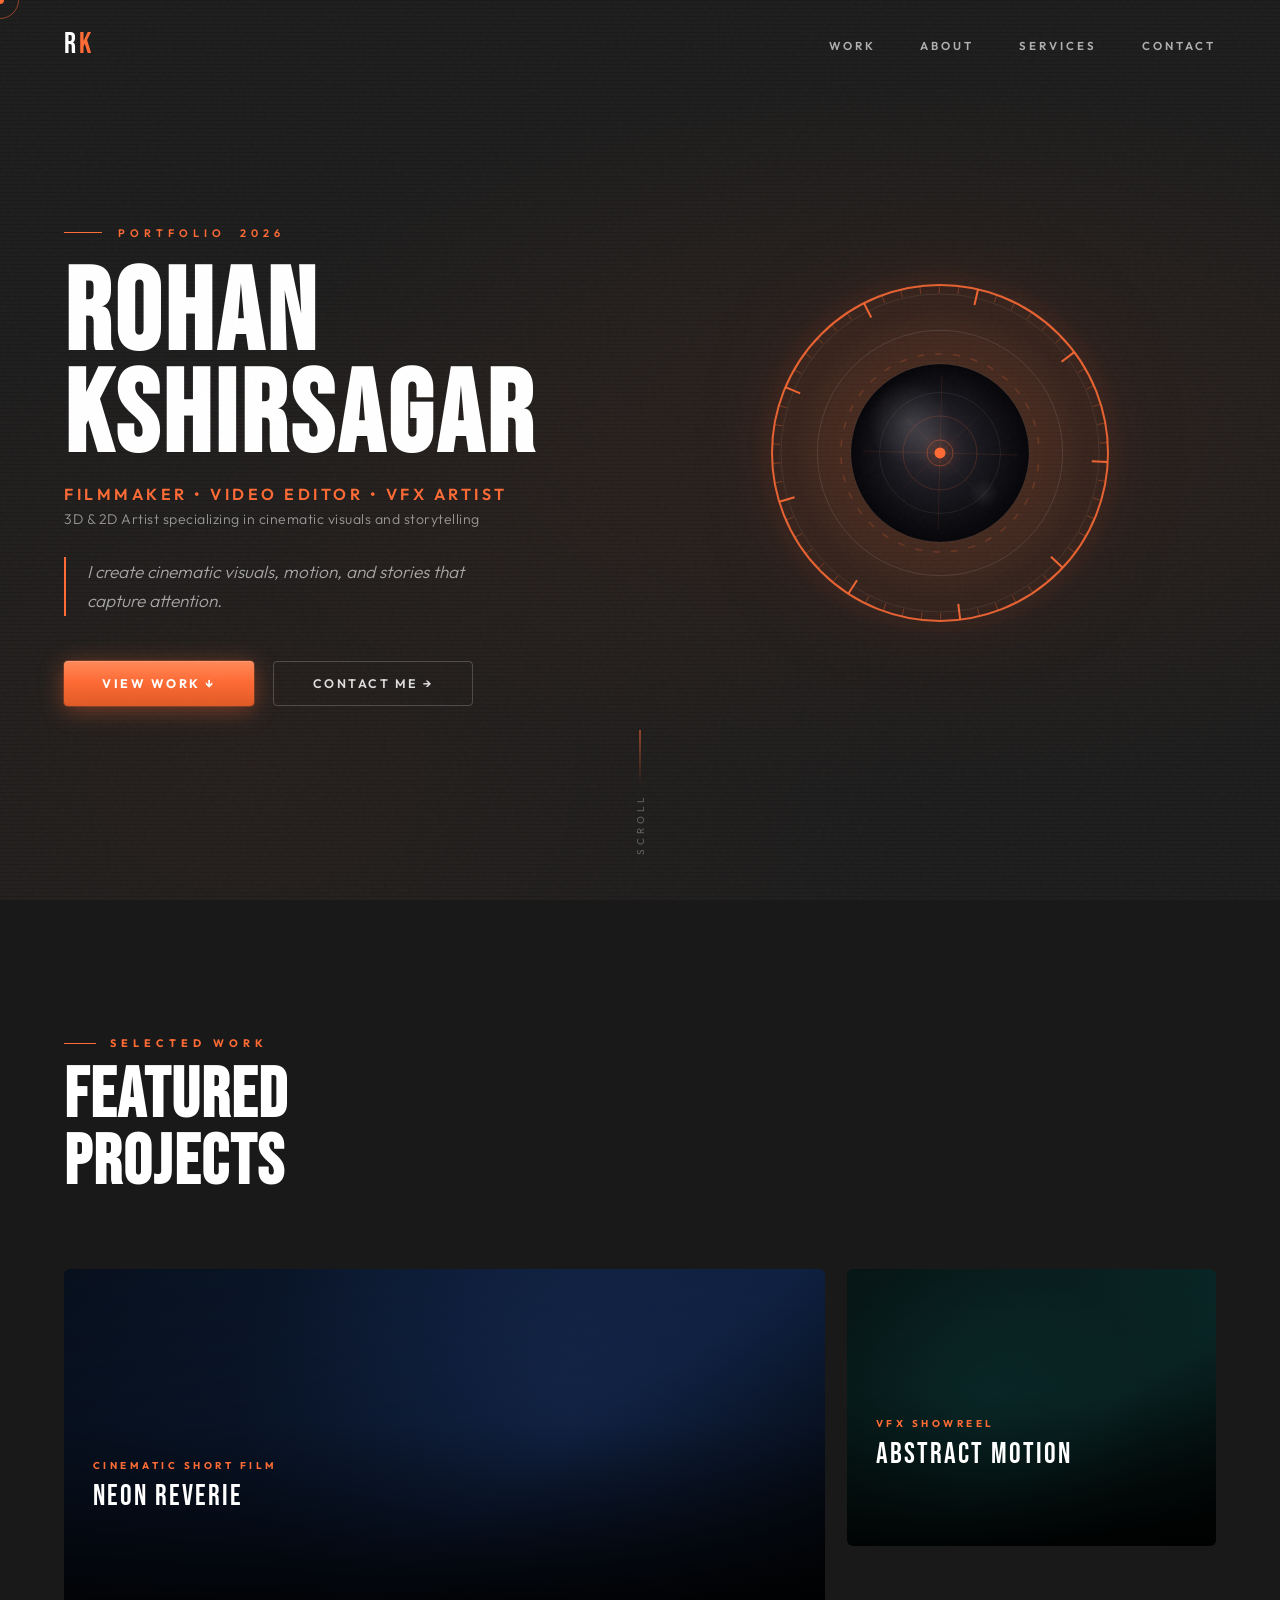
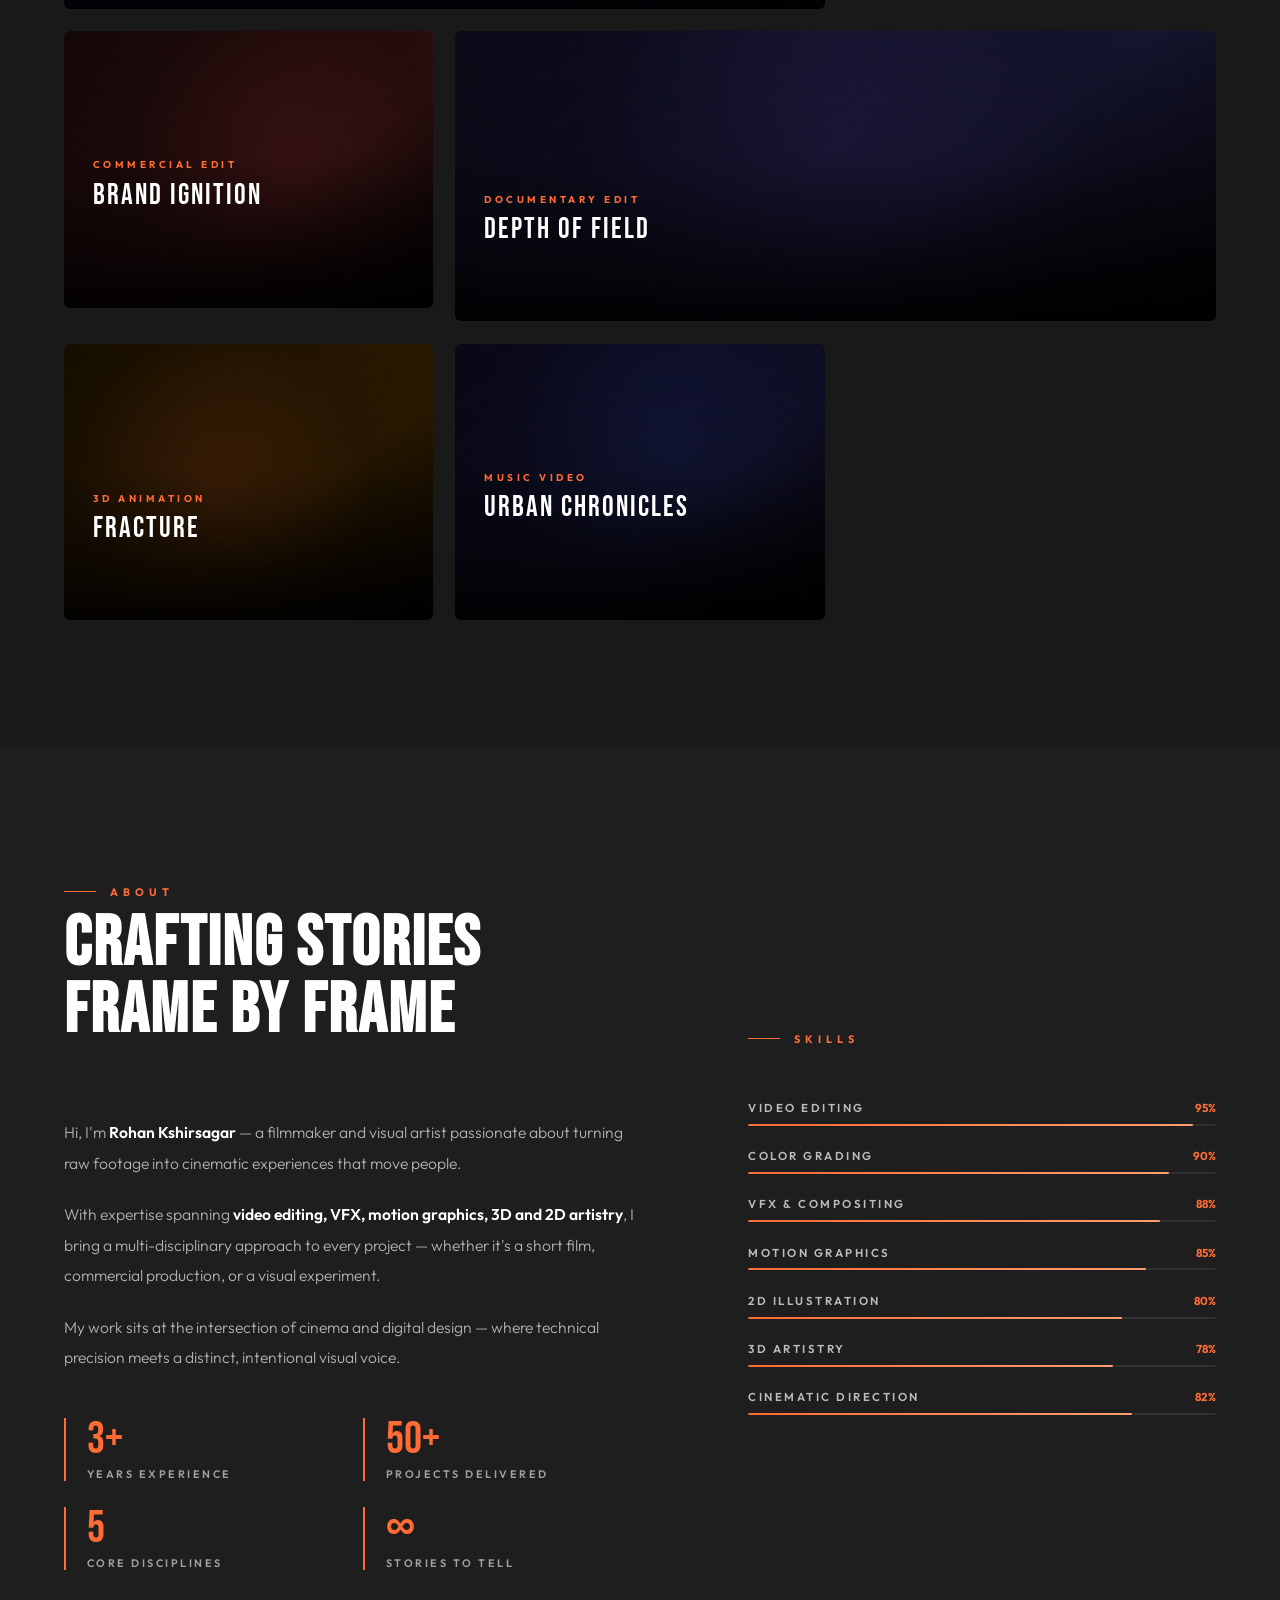
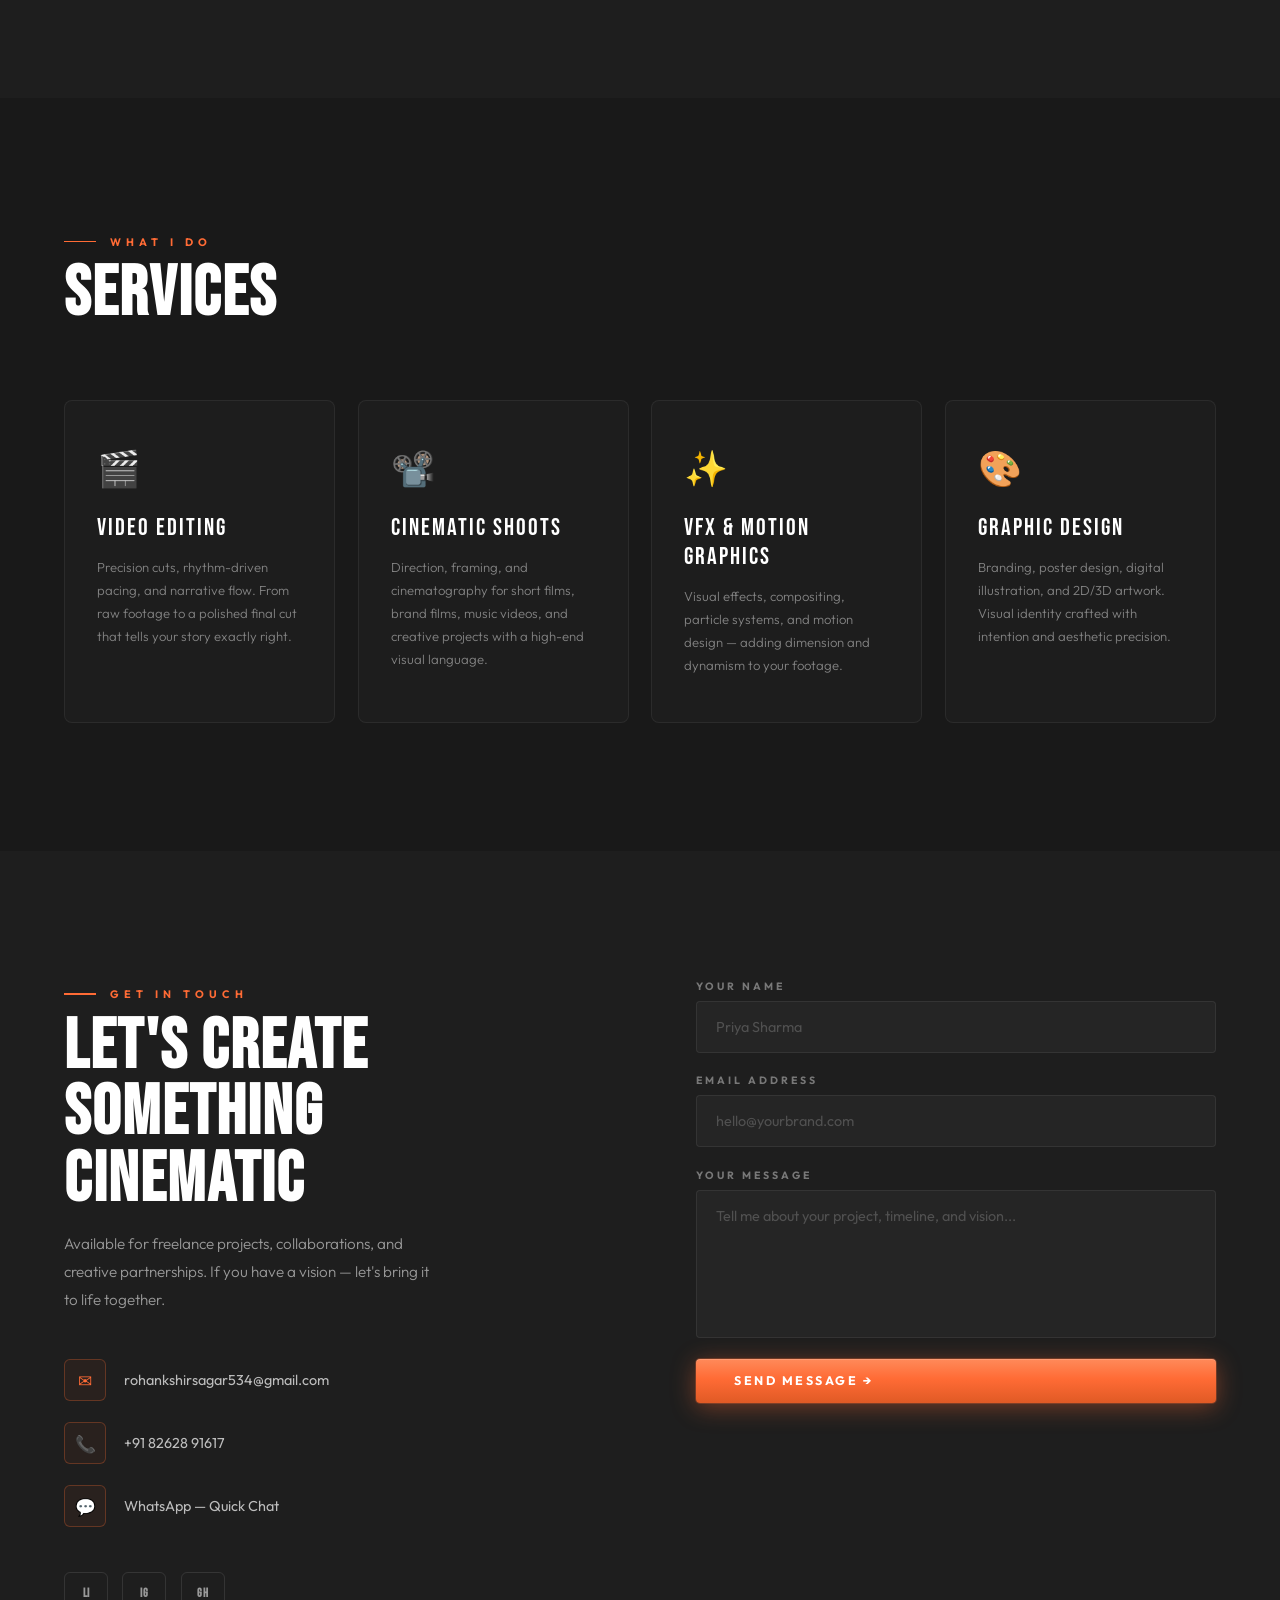
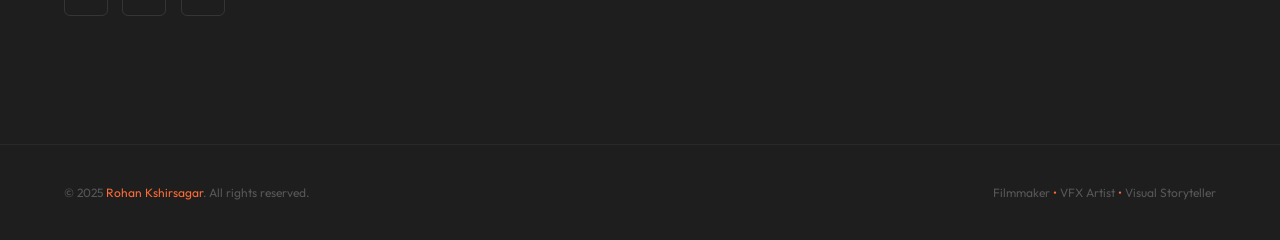
==== commit a66b1baf: "Update index.html" ====
--- a/index.html
+++ b/index.html
@@ -659,7 +659,7 @@
     <div class="hero-scanlines"></div>
 
     <div class="hero-content">
-        <div class="hero-pretitle"><span>Portfolio&nbsp;&nbsp;2025</span></div>
+        <div class="hero-pretitle"><span>Portfolio&nbsp;&nbsp;2026</span></div>
         <h1 class="hero-name">Rohan<br>Kshirsagar</h1>
         <p class="hero-role">Filmmaker &bull; Video Editor &bull; VFX Artist</p>
         <p class="hero-sub">3D &amp; 2D Artist specializing in cinematic visuals and storytelling</p>
@@ -1131,4 +1131,4 @@
 }
 </script>
 </body>
-</html>+</html>
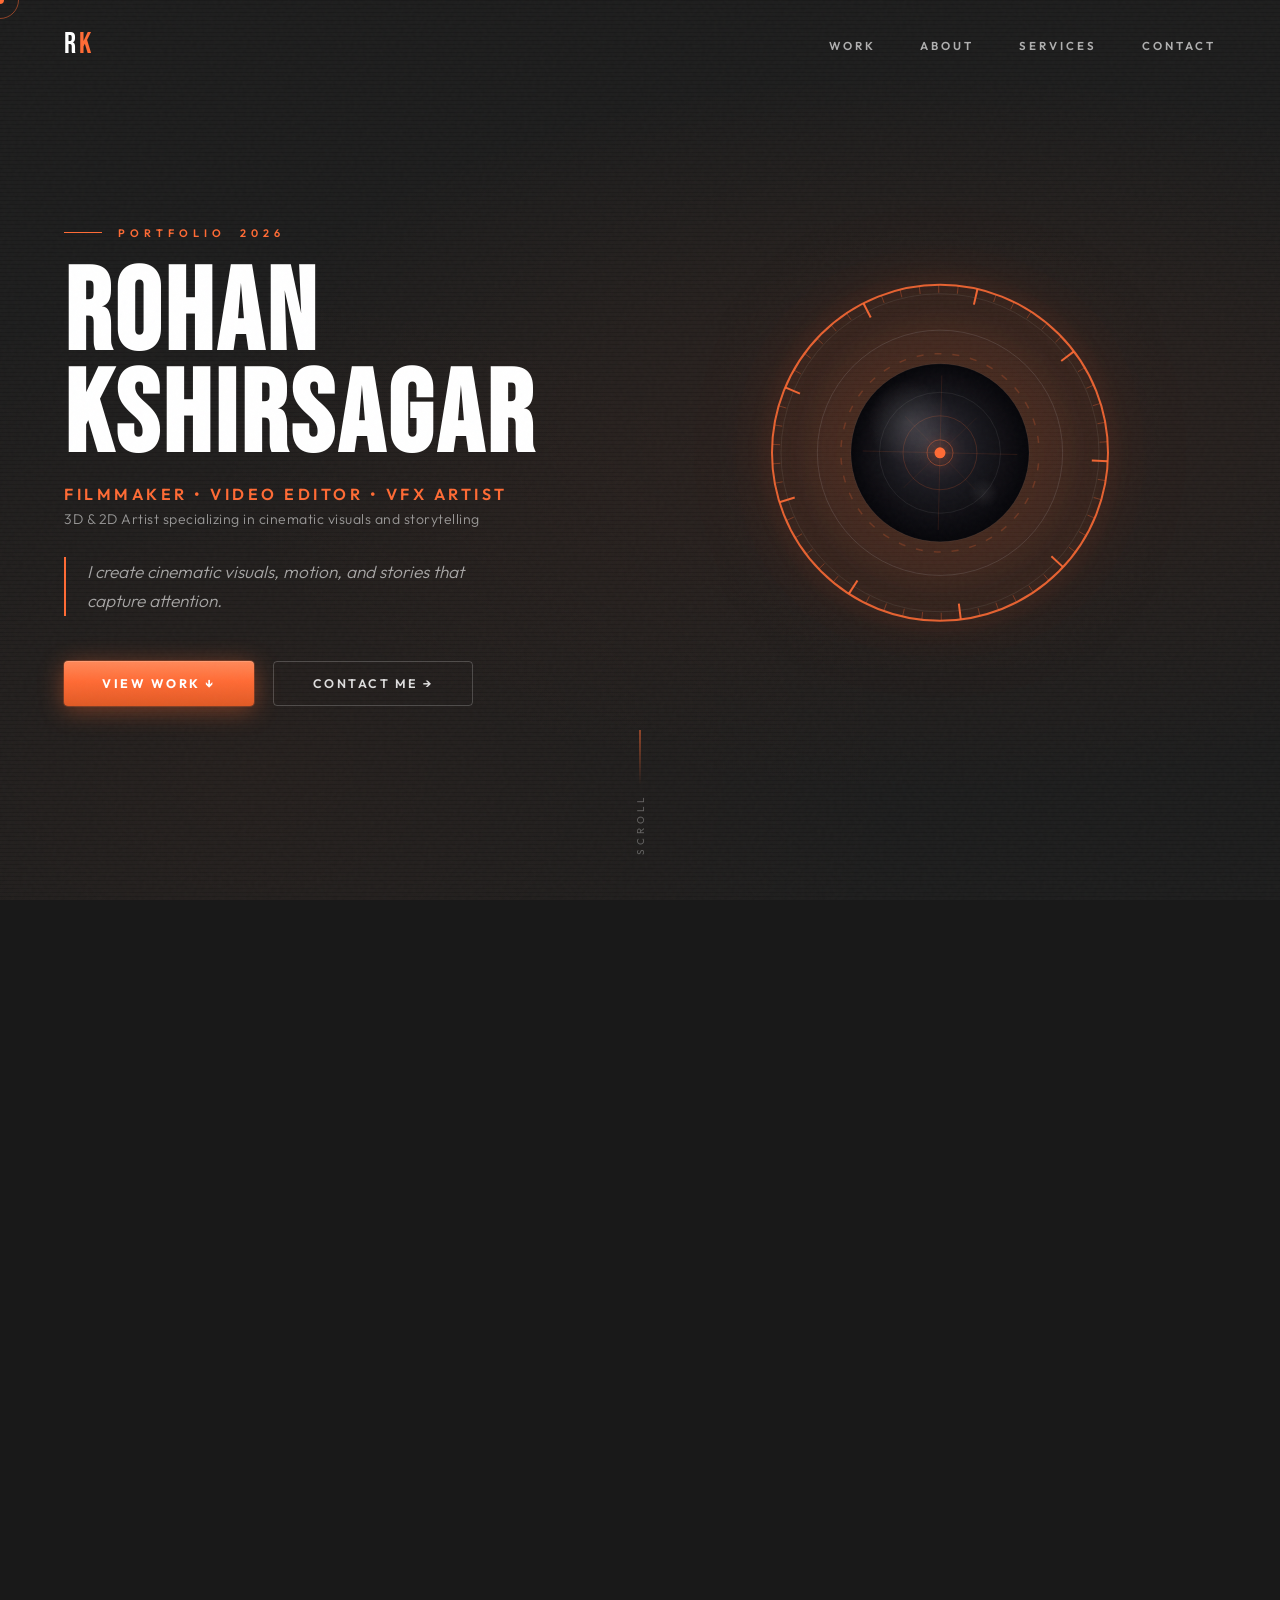
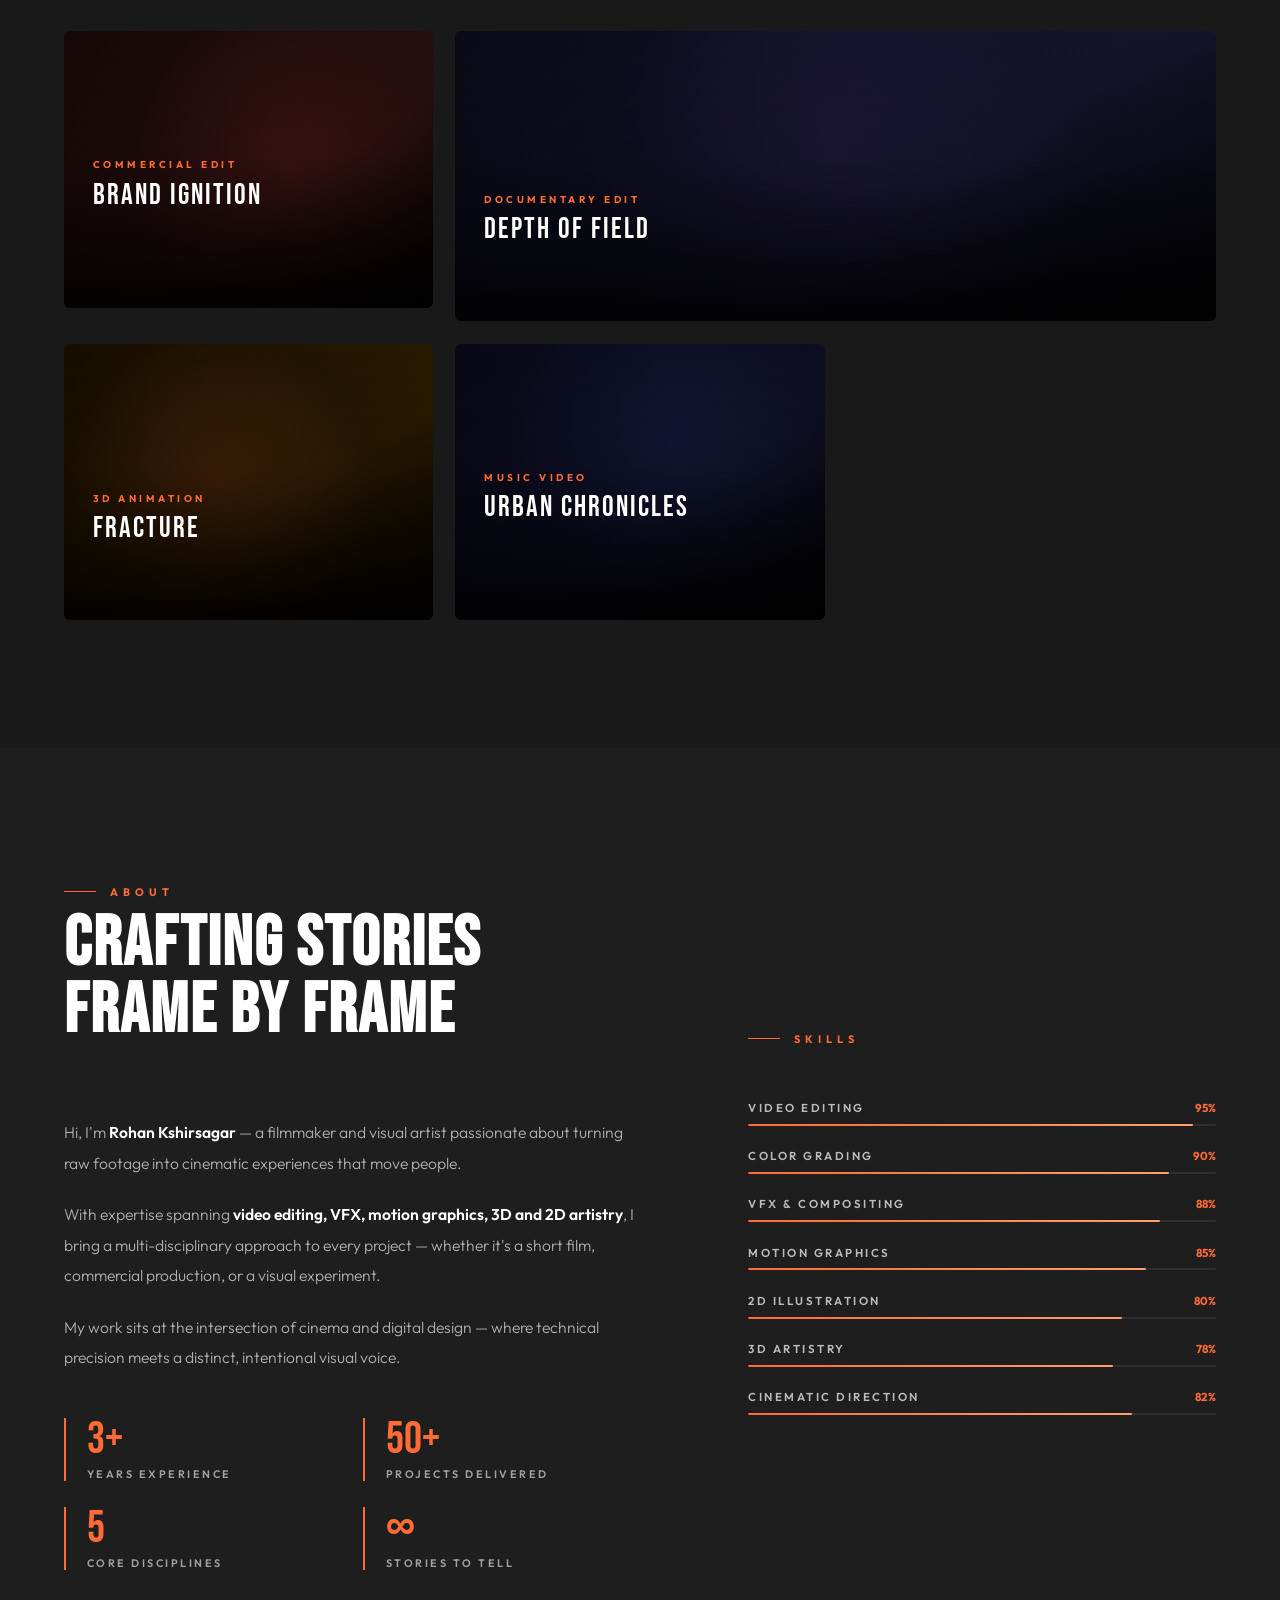
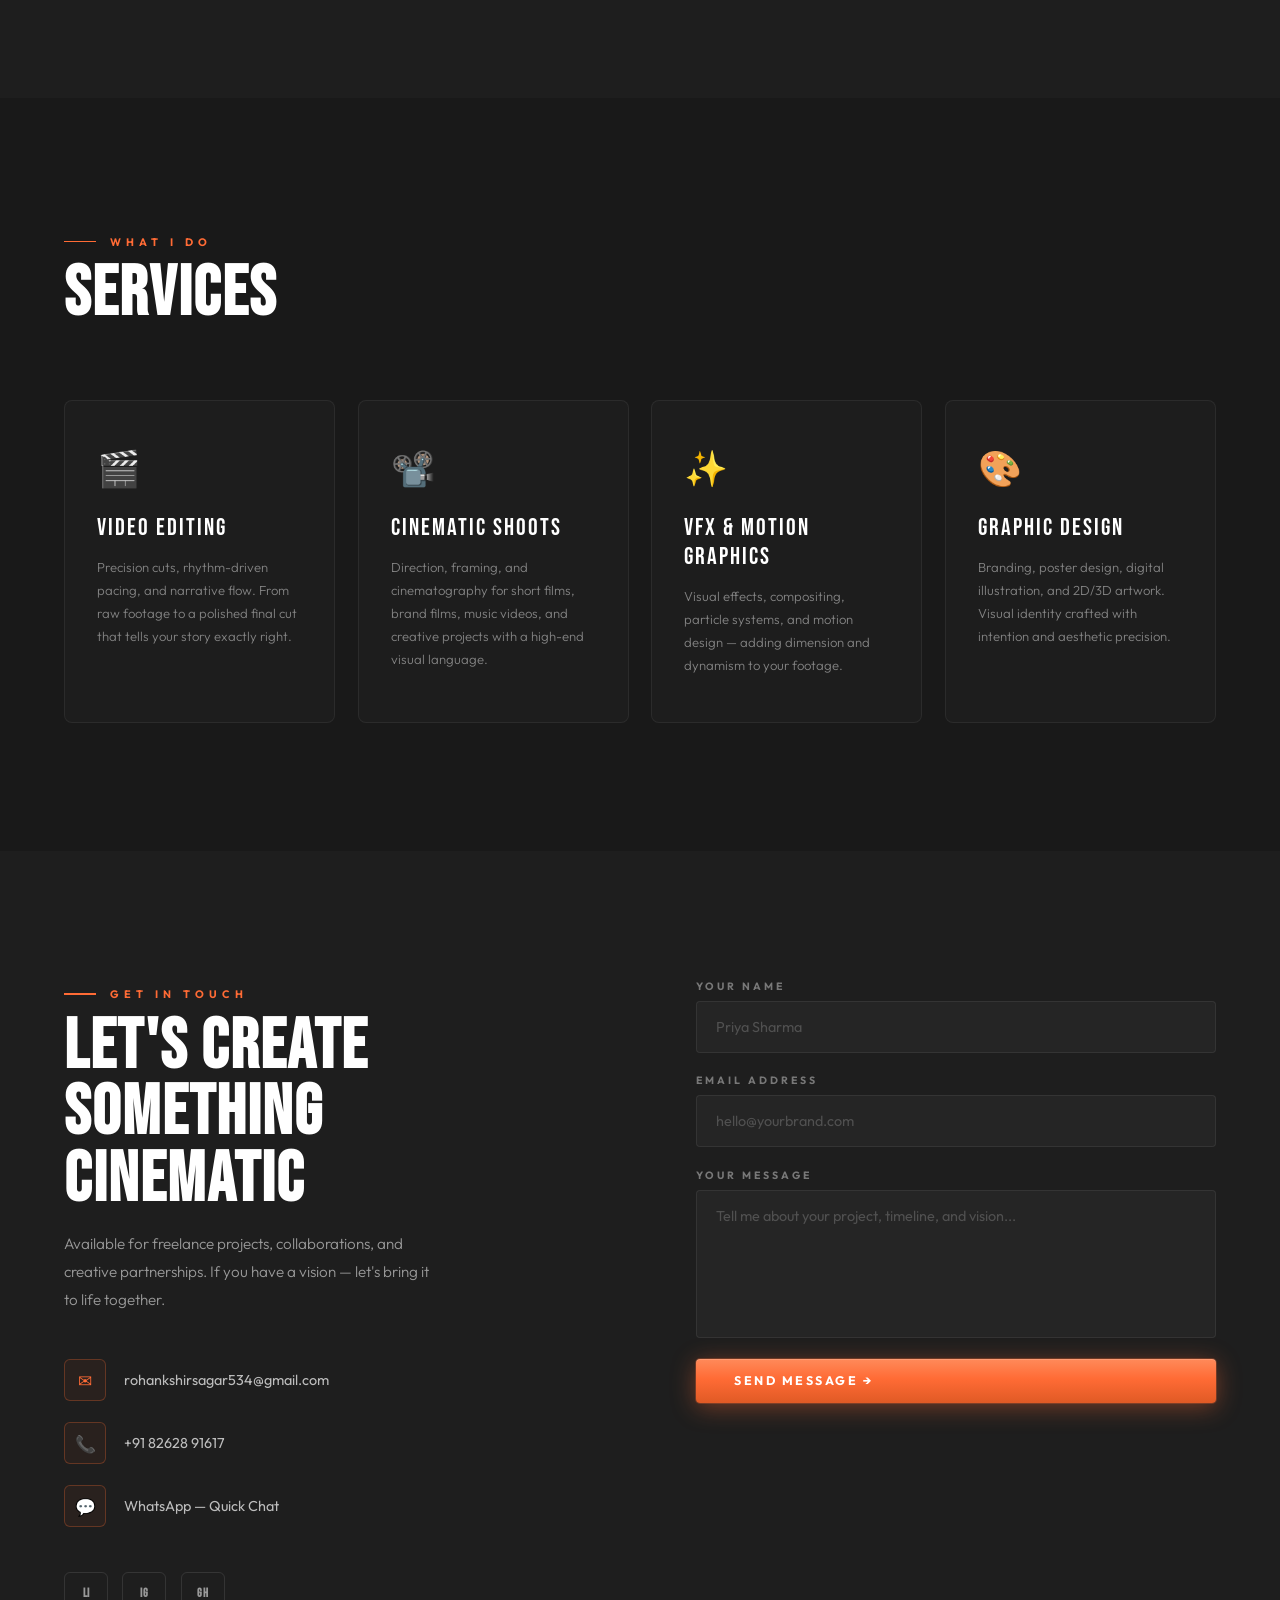
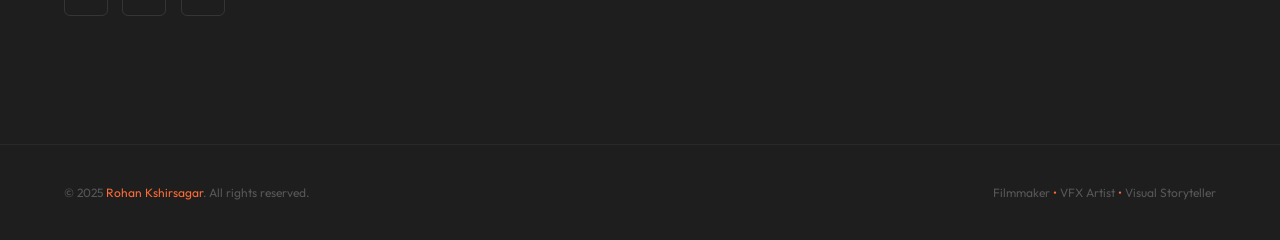
==== commit 31e8a514: "Update index.html" ====
--- a/index.html
+++ b/index.html
@@ -1,6 +1,7 @@
 <!DOCTYPE html>
 <html lang="en">
 <head>
+    <link rel="stylesheet" href="./assets/css/style.css">
     <meta charset="UTF-8">
     <meta name="viewport" content="width=device-width, initial-scale=1.0">
     <title>Rohan Kshirsagar — Filmmaker & VFX Artist</title>
--- a/assets/css/style.css
+++ b/assets/css/style.css
@@ -0,0 +1,5 @@
+body{
+    background:#0d0d0d;
+    color:white;
+    font-family:Arial,sans-serif;
+}
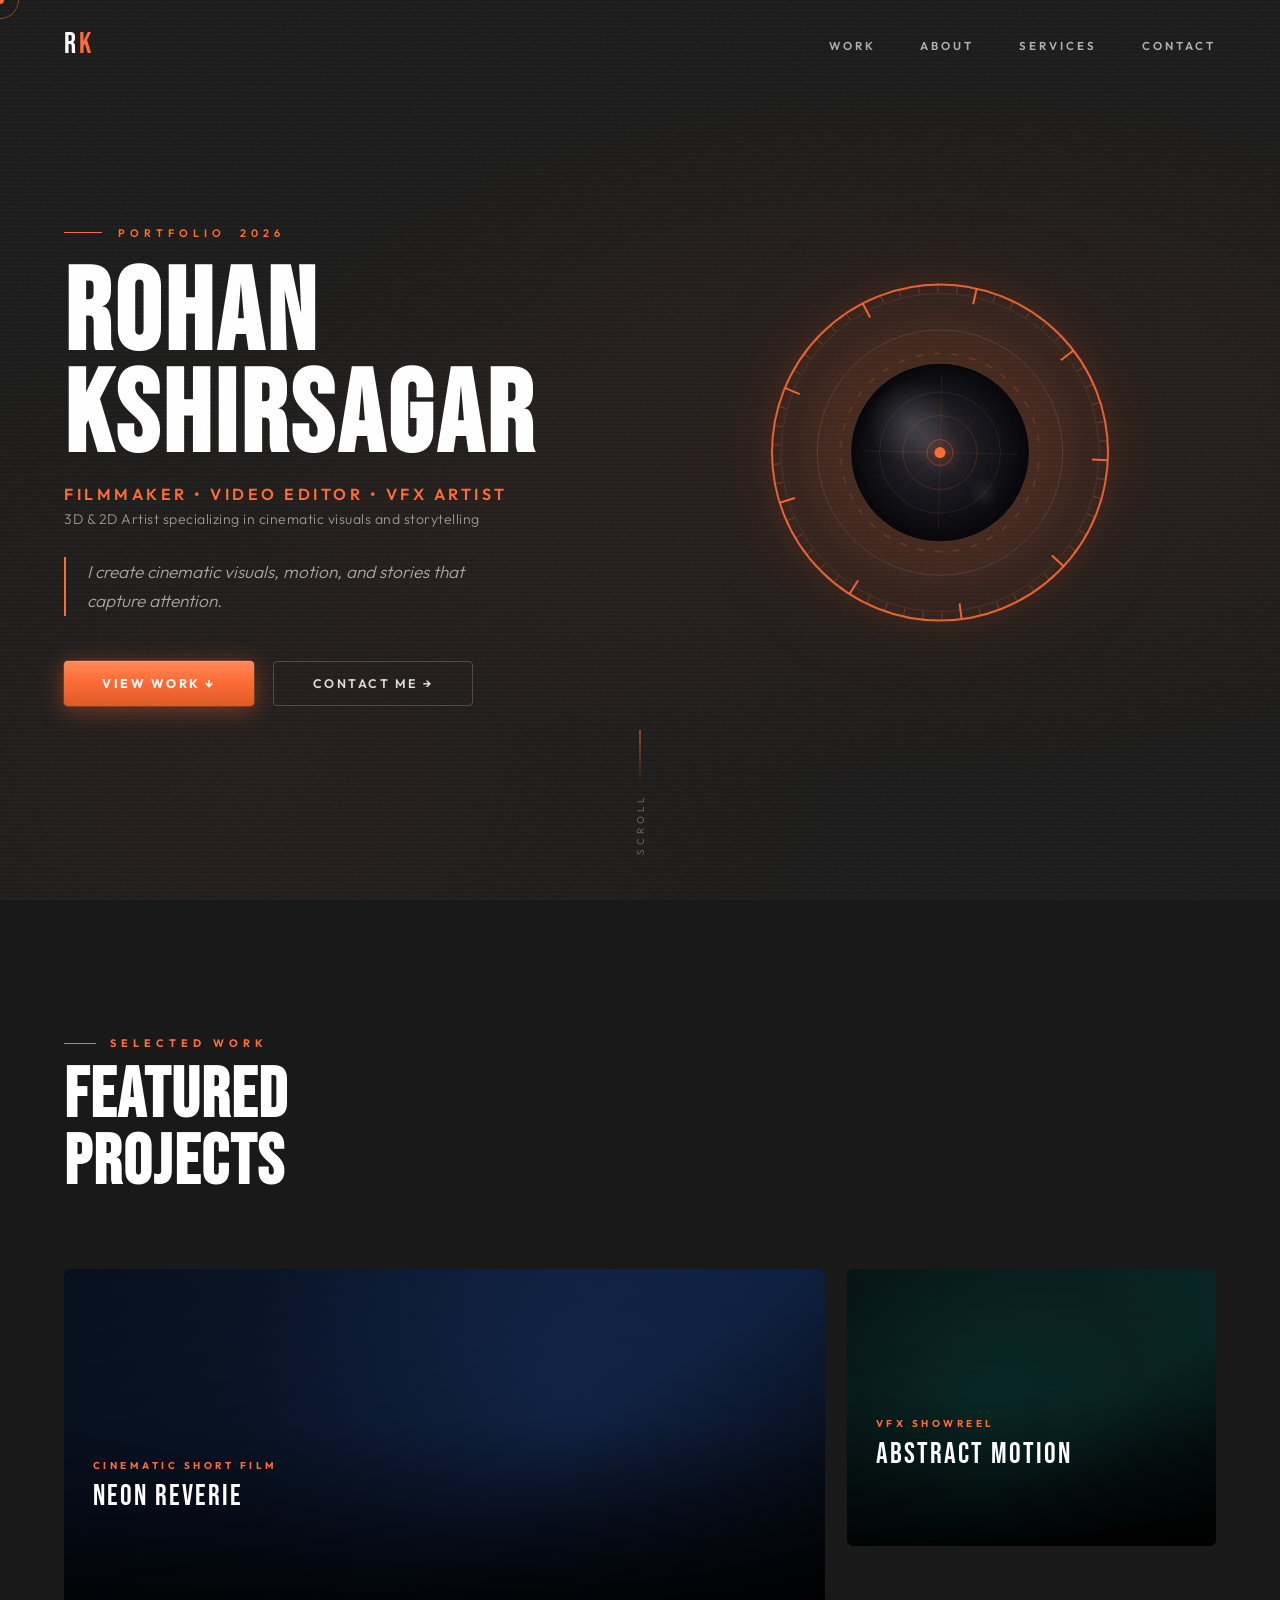
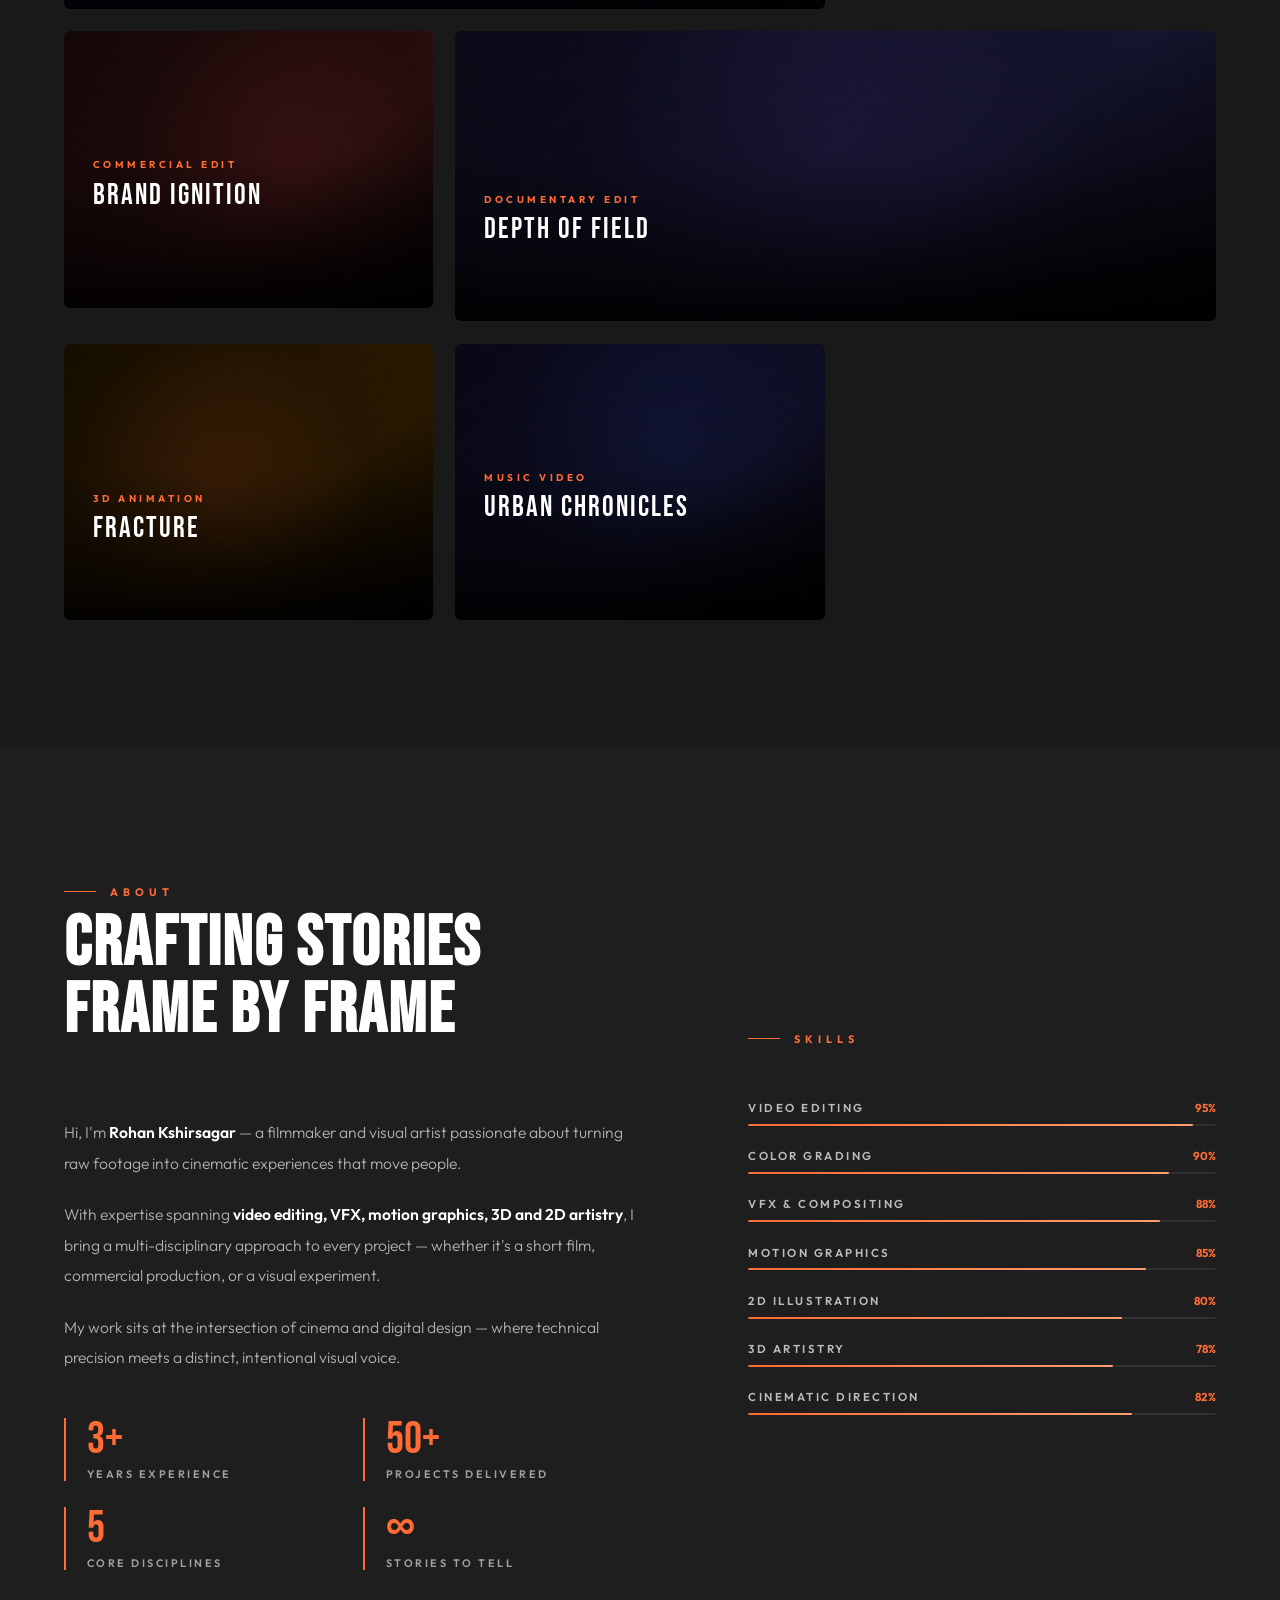
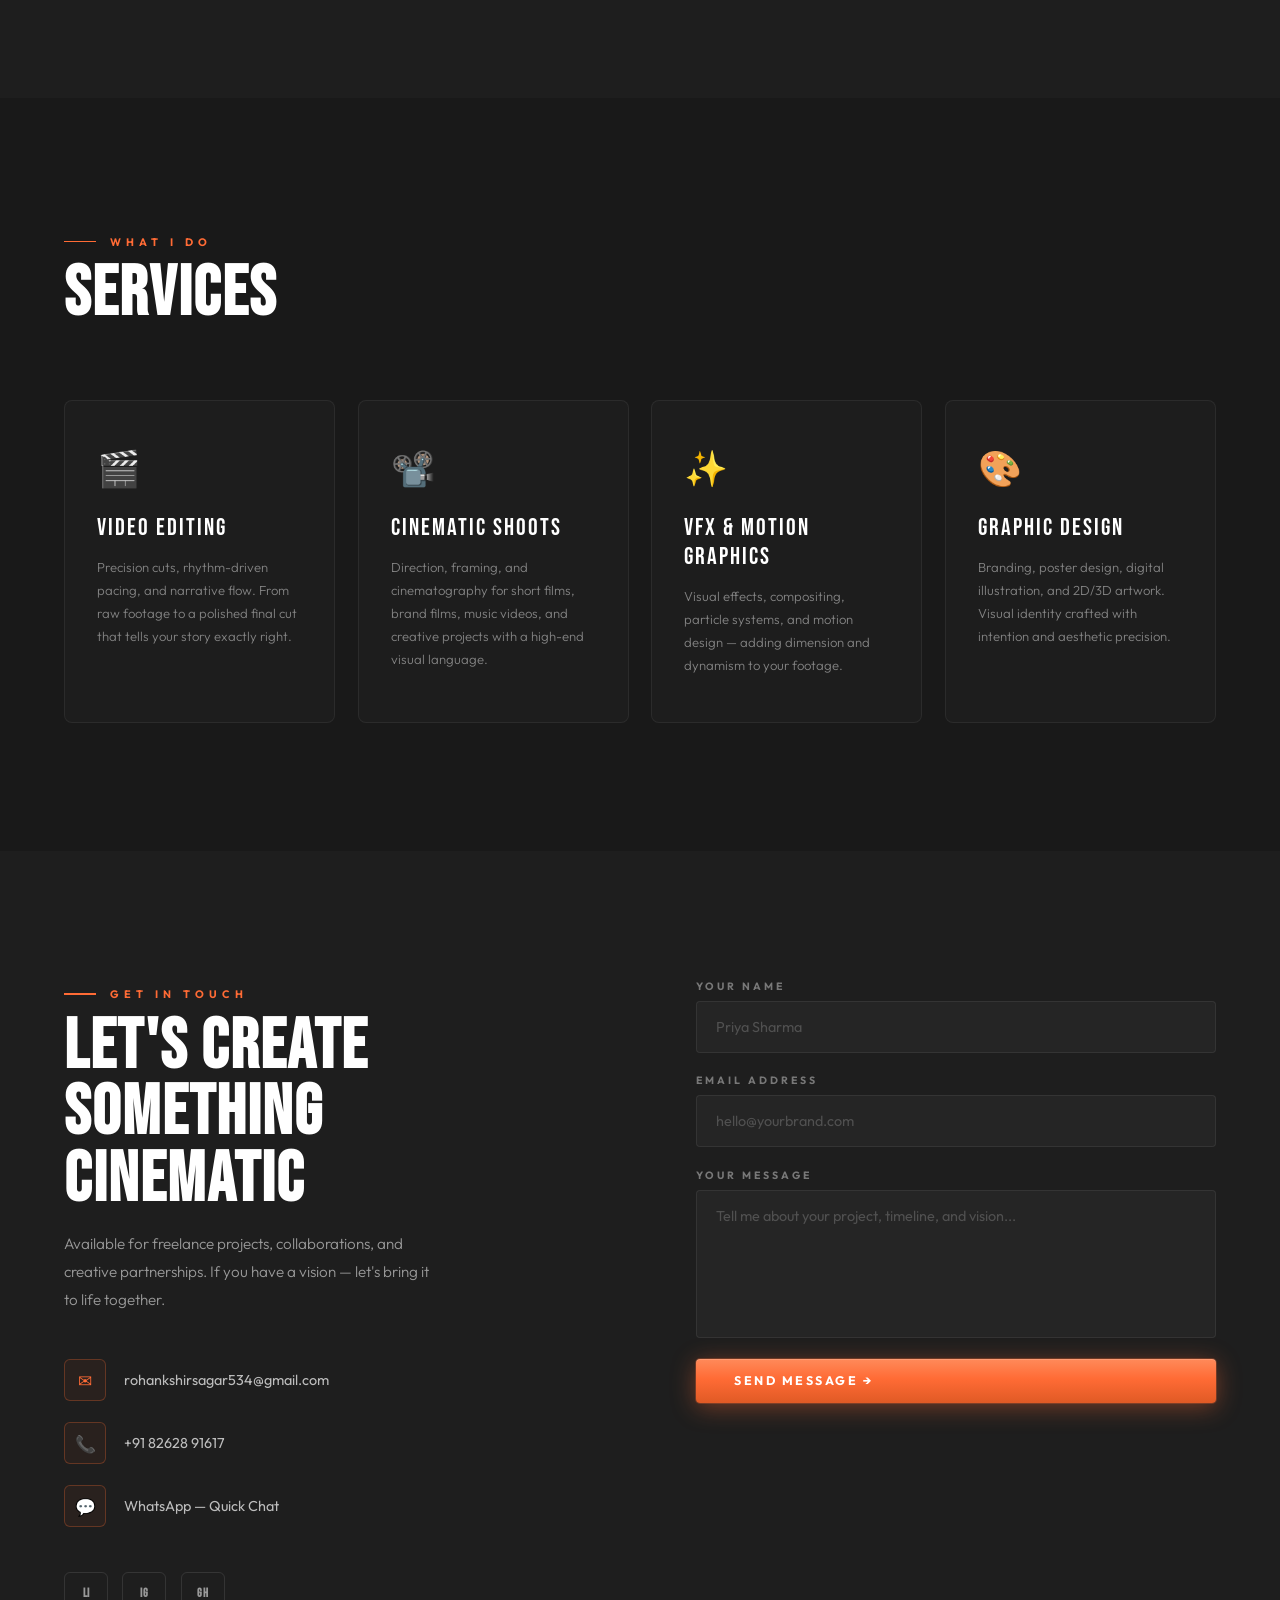
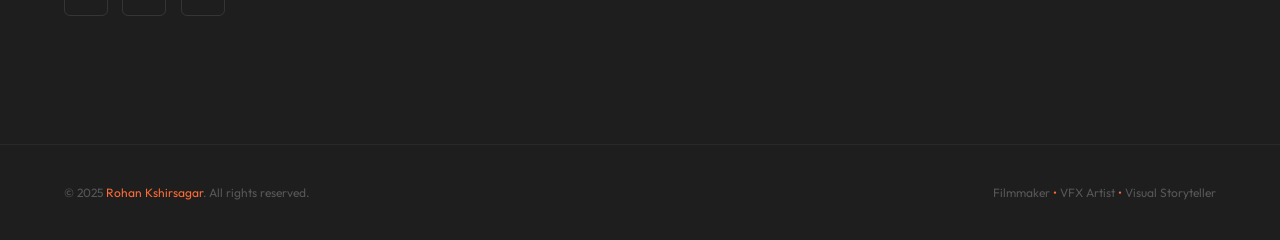
==== commit 5c8a3e8f: "Update index.html Link about page" ====
--- a/index.html
+++ b/index.html
@@ -645,7 +645,7 @@
     <a href="#" class="nav-logo">R<span>K</span></a>
     <ul class="nav-links" id="navLinks">
         <li><a href="#work">Work</a></li>
-        <li><a href="#about">About</a></li>
+        <li><a href="./about.html">About</a></li>
         <li><a href="#services">Services</a></li>
         <li><a href="#contact">Contact</a></li>
     </ul>
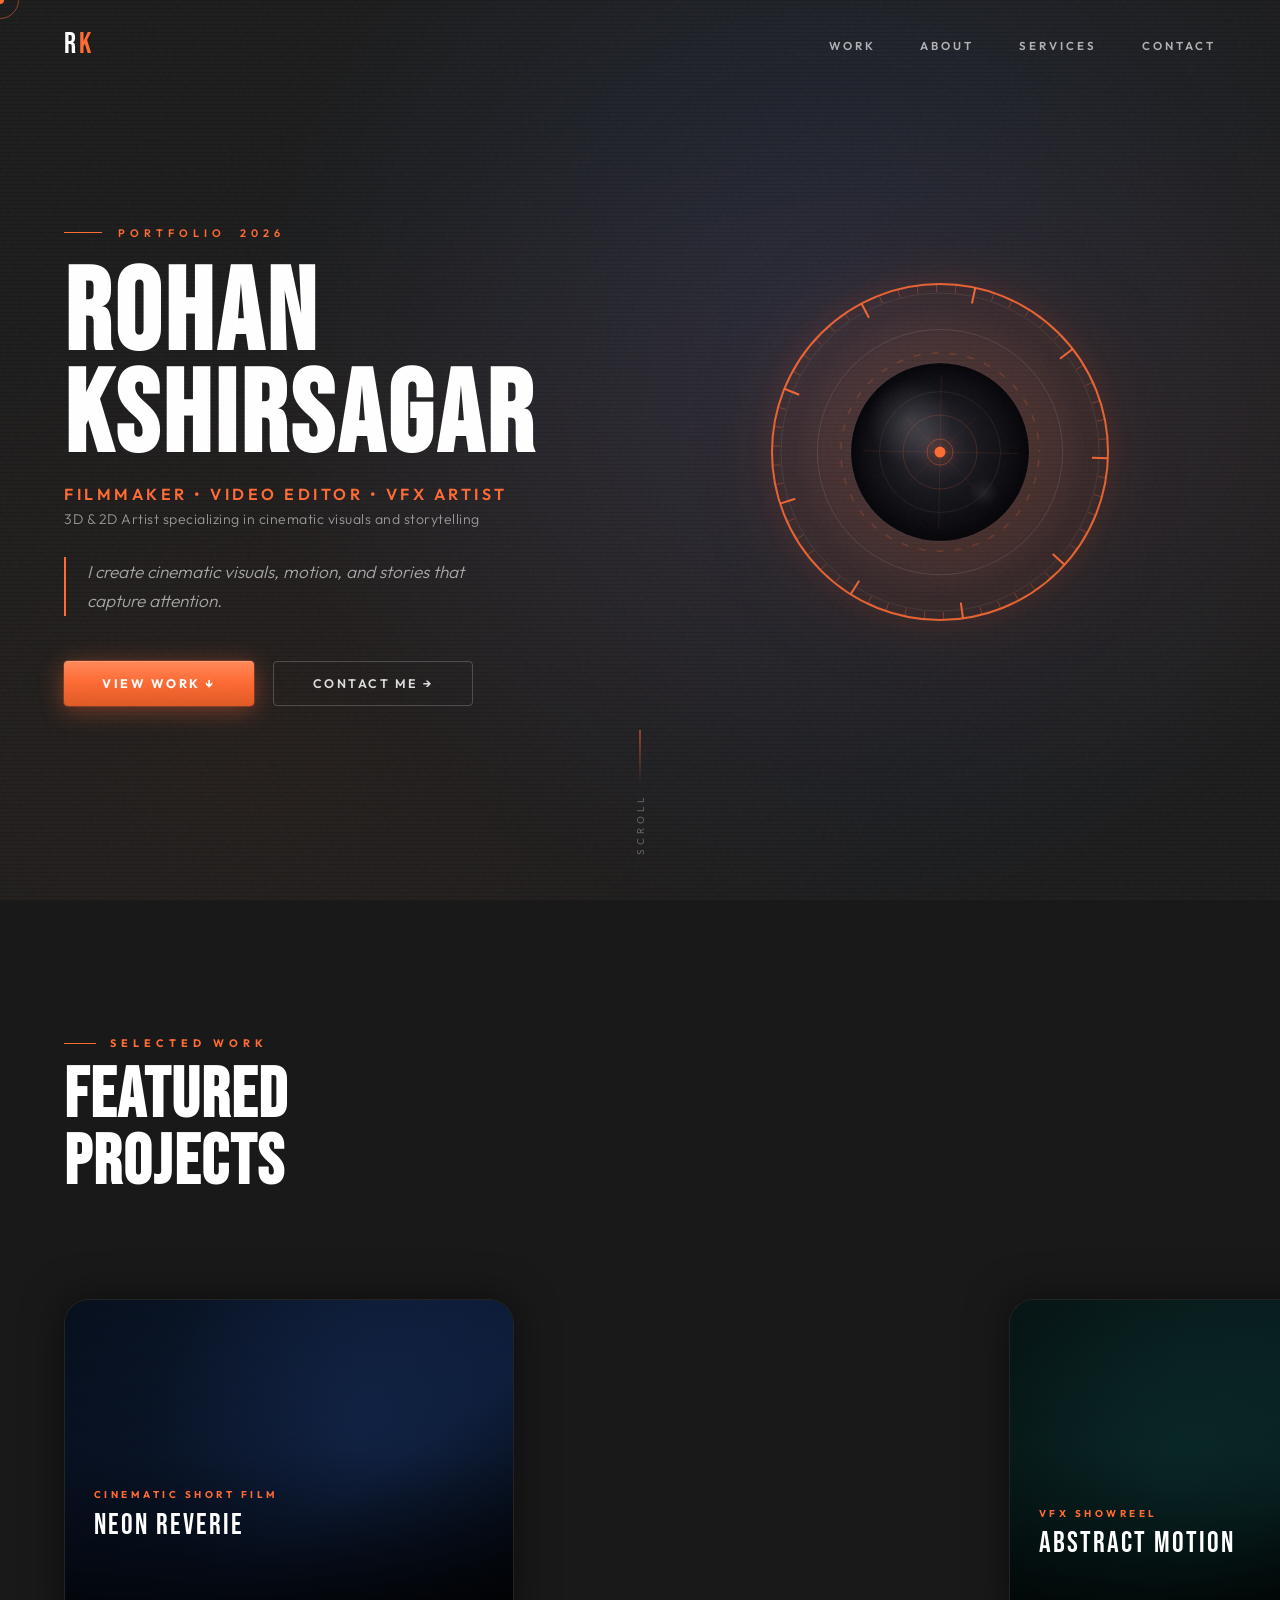
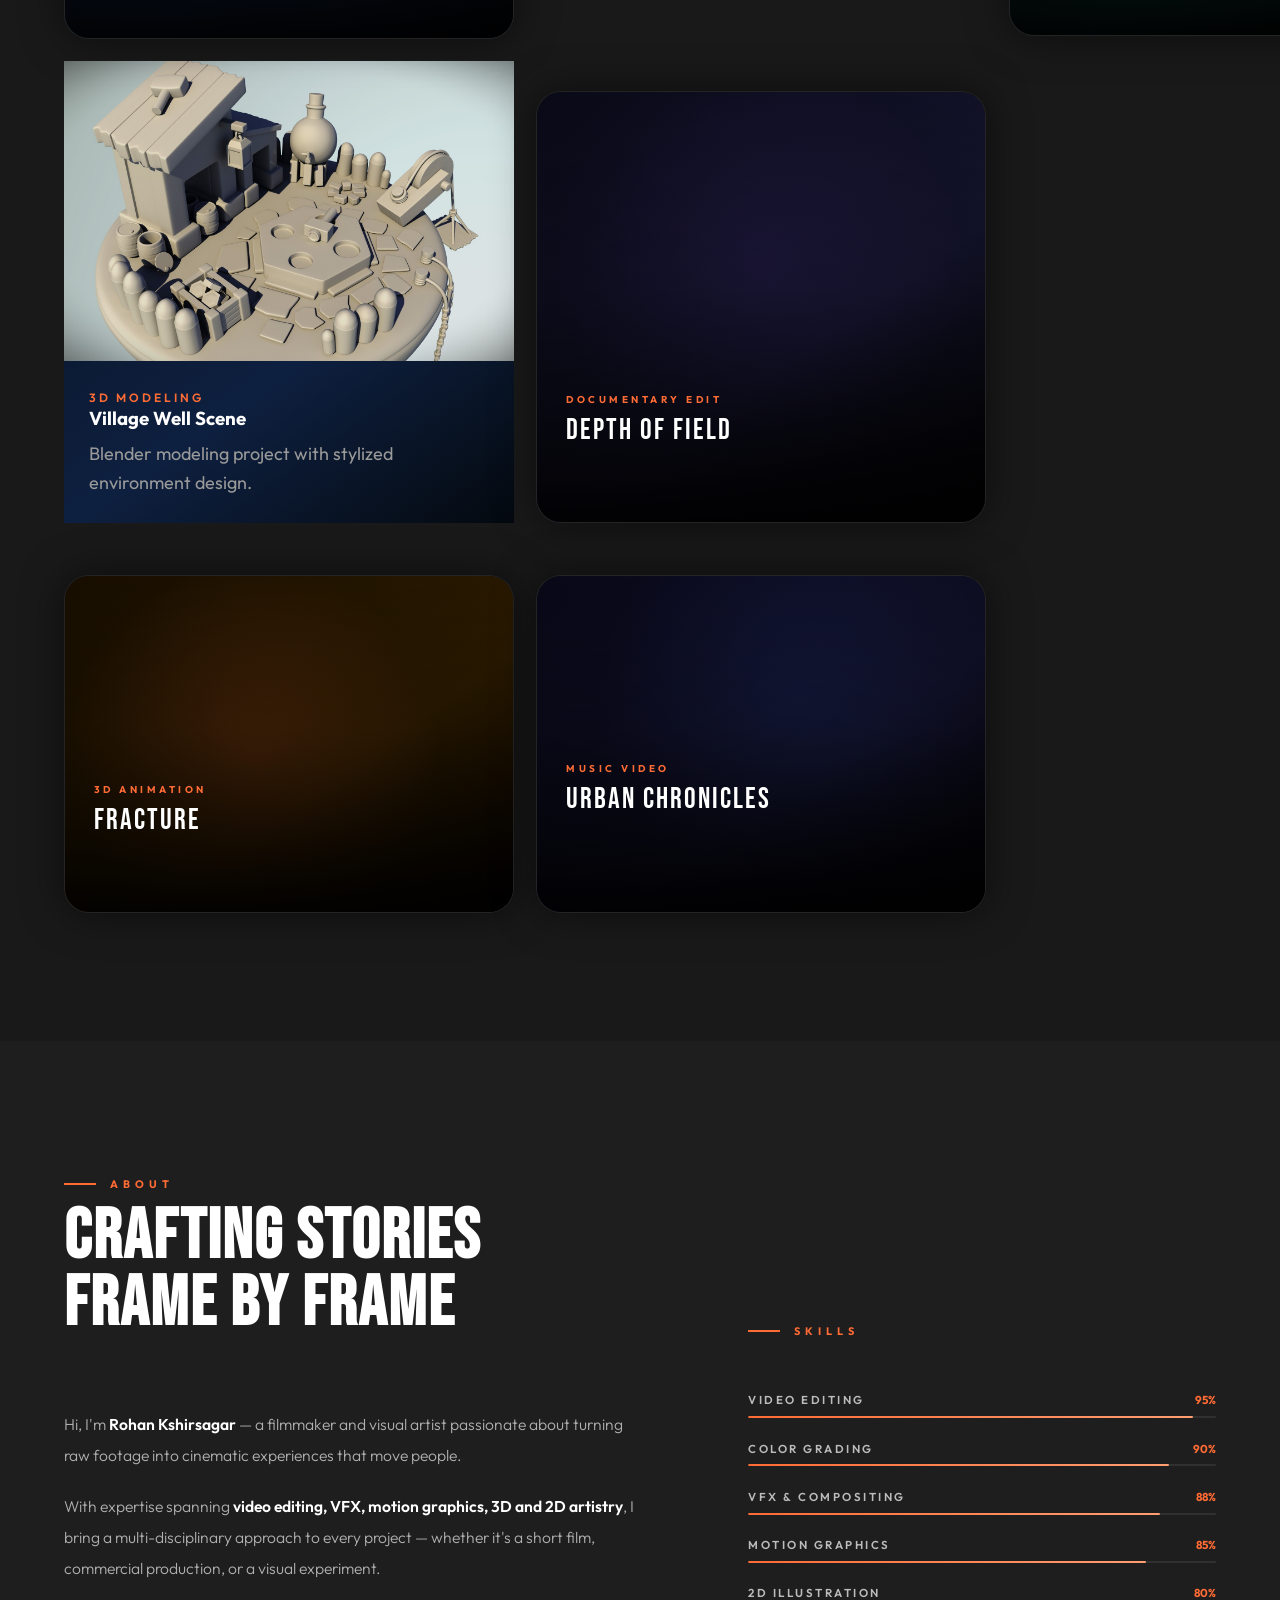
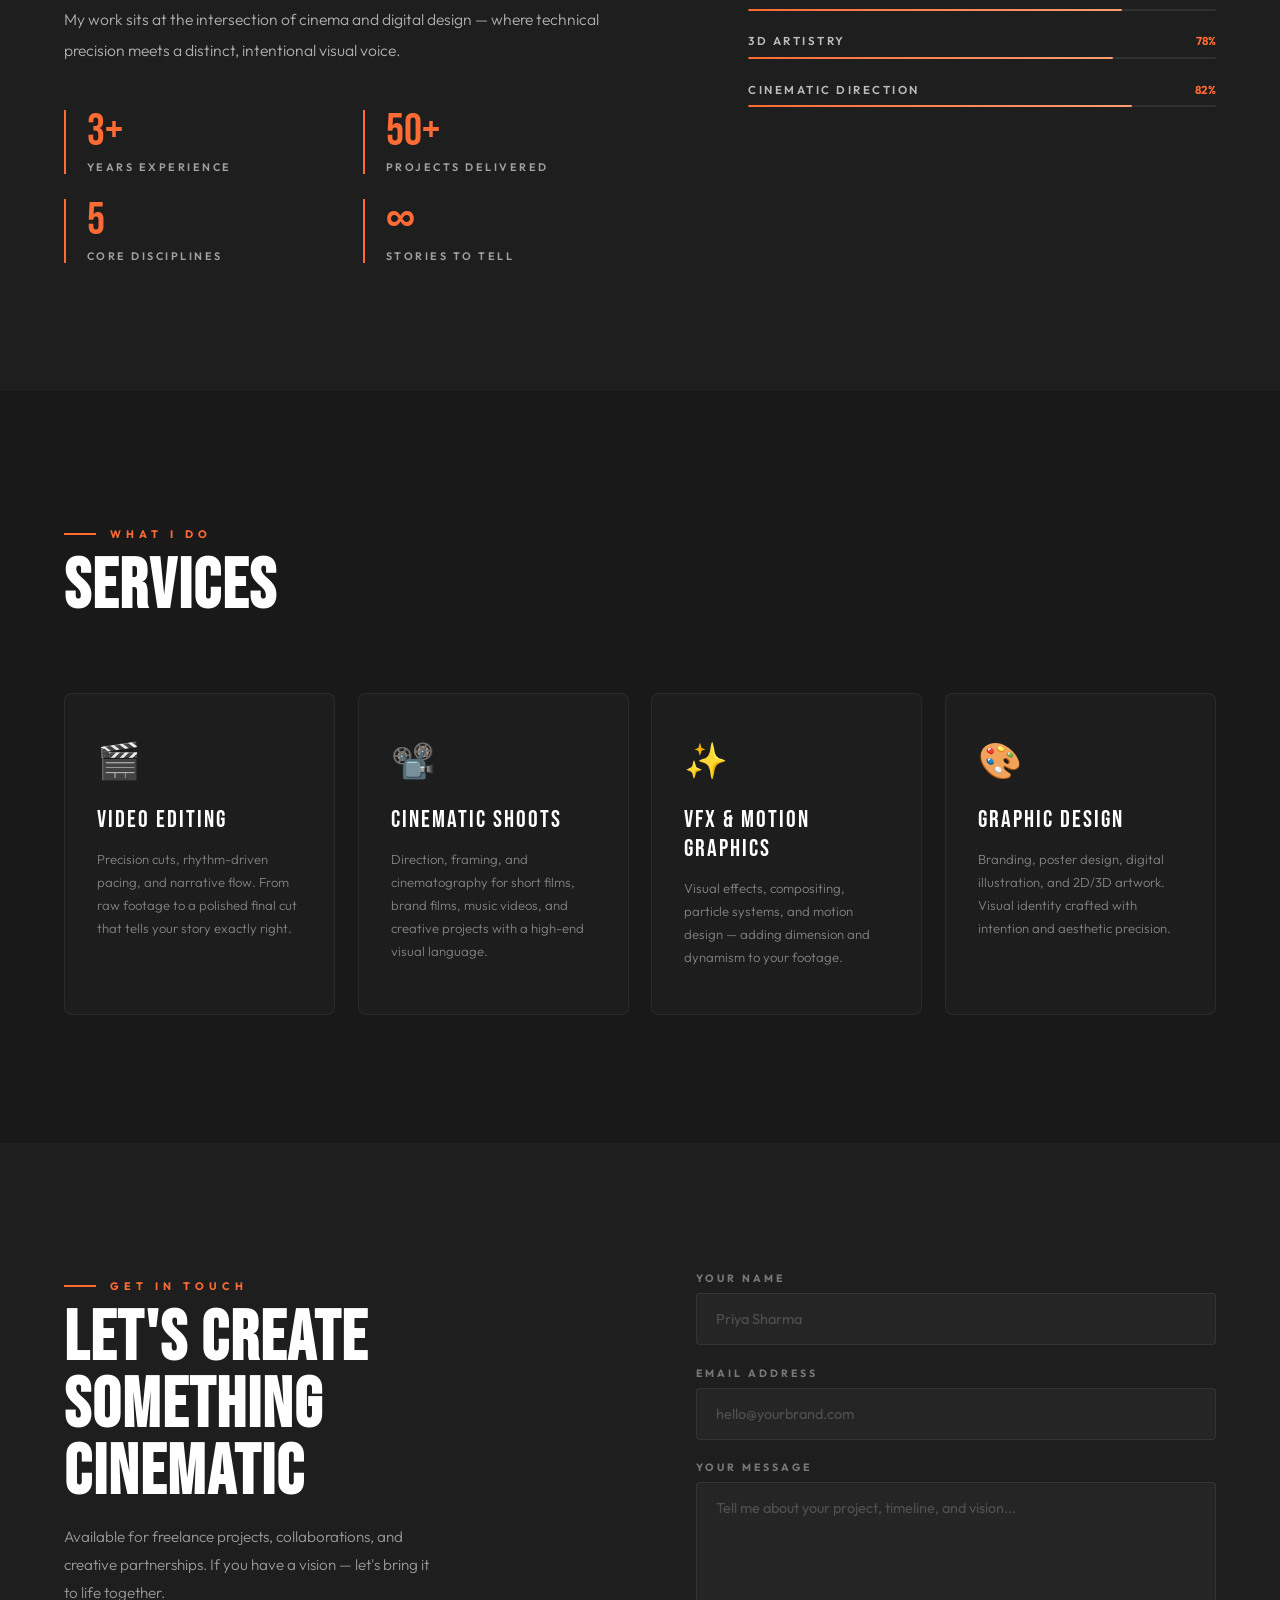
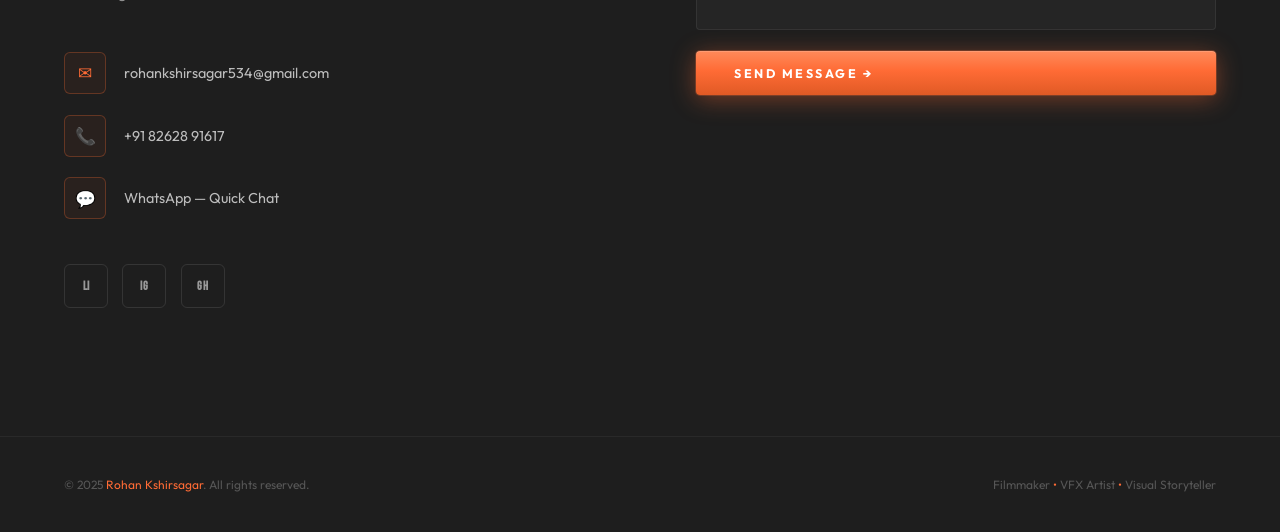
==== commit f4dc2b0b: "Update index.html" ====
--- a/index.html
+++ b/index.html
@@ -709,16 +709,19 @@
             <div class="card-link">↗</div>
         </div>
 
-        <div class="project-card reveal d2">
-            <div class="card-thumb p3"></div>
-            <div class="card-overlay"></div>
-            <div class="card-body">
-                <div class="card-cat">Commercial Edit</div>
-                <div class="card-title">Brand Ignition</div>
-                <div class="card-desc">High-impact brand film with kinetic typography, professional color grading, and meticulous sound design.</div>
-            </div>
-            <div class="card-link">↗</div>
-        </div>
+        <div class="project p1">
+    
+    <img src="./assets/project1.jpg" class="project-image">
+
+    <div class="project-content">
+        <span>3D MODELING</span>
+
+        <h3>Village Well Scene</h3>
+
+        <p>Blender modeling project with stylized environment design.</p>
+    </div>
+
+</div>
 
         <div class="project-card reveal d1">
             <div class="card-thumb p4"></div>
--- a/assets/css/style.css
+++ b/assets/css/style.css
@@ -3,3 +3,183 @@
     color:white;
     font-family:Arial,sans-serif;
 }
+.project-card{
+    width: 350px;
+    background:#111;
+    border-radius:20px;
+    overflow:hidden;
+    padding:20px;
+    margin-top:30px;
+}
+
+.project-card img{
+    width:100%;
+    height:220px;
+    object-fit:cover;
+    border-radius:12px;
+}
+
+.project-card h2{
+    margin-top:15px;
+    font-size:28px;
+}
+
+.project-card p{
+    color:#999;
+    margin-top:10px;
+}
+.projects-section{
+    padding: 80px;
+    background: #050505;
+    min-height: 100vh;
+}
+
+.projects-title{
+    font-size: 70px;
+    color: white;
+    margin-bottom: 50px;
+}
+
+.project-card{
+    width: 450px;
+    background: #111;
+    border-radius: 25px;
+    overflow: hidden;
+    transition: 0.4s;
+    box-shadow: 0 0 40px rgba(0,0,0,0.4);
+}
+
+.project-card:hover{
+    transform: translateY(-10px);
+}
+
+.project-image{
+    width: 100%;
+    height: 300px;
+    object-fit: cover;
+    display: block;
+}
+
+.project-content{
+    padding: 25px;
+}
+
+.project-content h2{
+    font-size: 42px;
+    color: white;
+    margin-bottom: 15px;
+}
+
+.project-content p{
+    color: #999;
+    font-size: 18px;
+    line-height: 1.6;
+}
+
+.back-btn{
+    display: inline-block;
+    margin-top: 40px;
+    color: #ff6b35;
+    text-decoration: none;
+    font-size: 18px;
+}
+
+.projects-section{
+    padding:80px !important;
+    background:#050505 !important;
+    min-height:100vh !important;
+}
+
+.projects-title{
+    font-size:70px !important;
+    color:white !important;
+    margin-bottom:50px !important;
+}
+
+.project-card{
+    width:450px !important;
+    background:#111 !important;
+    border-radius:25px !important;
+    overflow:hidden !important;
+    margin-top:30px !important;
+    box-shadow:0 0 40px rgba(0,0,0,0.5) !important;
+}
+
+.project-image{
+    width:100% !important;
+    height:300px !important;
+    object-fit:cover !important;
+    display:block !important;
+}
+
+.project-content{
+    padding:25px !important;
+}
+
+.project-content h2{
+    font-size:42px !important;
+    color:white !important;
+}
+
+.project-content p{
+    color:#999 !important;
+    font-size:18px !important;
+}
+
+.back-btn{
+    color:#ff6b35 !important;
+    text-decoration:none !important;
+    font-size:20px !important;
+}
+.projects-section{
+    min-height:100vh;
+    padding:120px 8%;
+    background:#0d0d0d;
+}
+
+.projects-grid{
+    display:grid;
+    grid-template-columns:repeat(auto-fit,minmax(320px,1fr));
+    gap:40px;
+}
+
+.project-card{
+    background:#151515;
+    border-radius:20px;
+    overflow:hidden;
+    transition:0.4s;
+    border:1px solid rgba(255,255,255,0.08);
+}
+
+.project-card:hover{
+    transform:translateY(-10px);
+}
+
+.project-image{
+    width:100%;
+    height:260px;
+    object-fit:cover;
+    display:block;
+}
+
+.project-content{
+    padding:25px;
+}
+
+.project-content span{
+    color:#ff6b35;
+    letter-spacing:3px;
+    font-size:0.75rem;
+    font-weight:600;
+}
+
+.project-content h2{
+    margin-top:12px;
+    font-size:2rem;
+    color:white;
+}
+
+.project-content p{
+    margin-top:10px;
+    color:#bdbdbd;
+}
